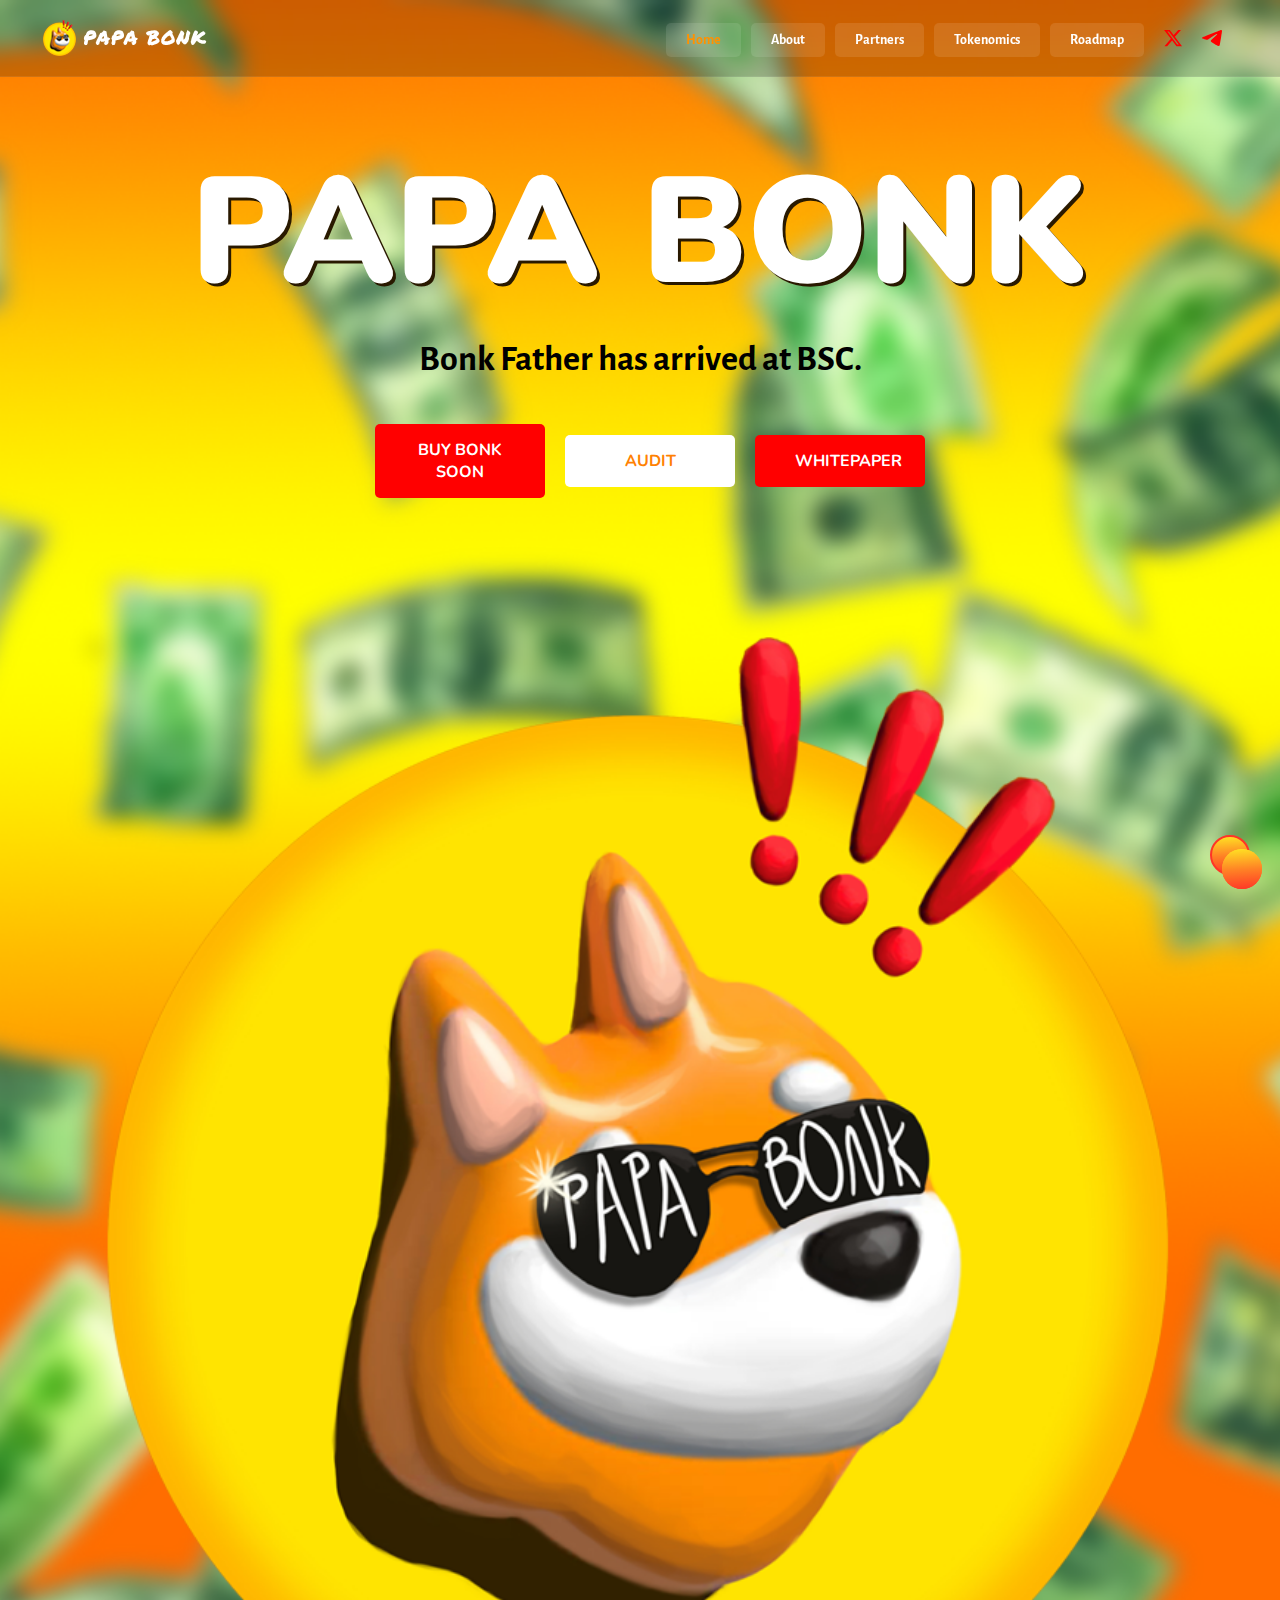
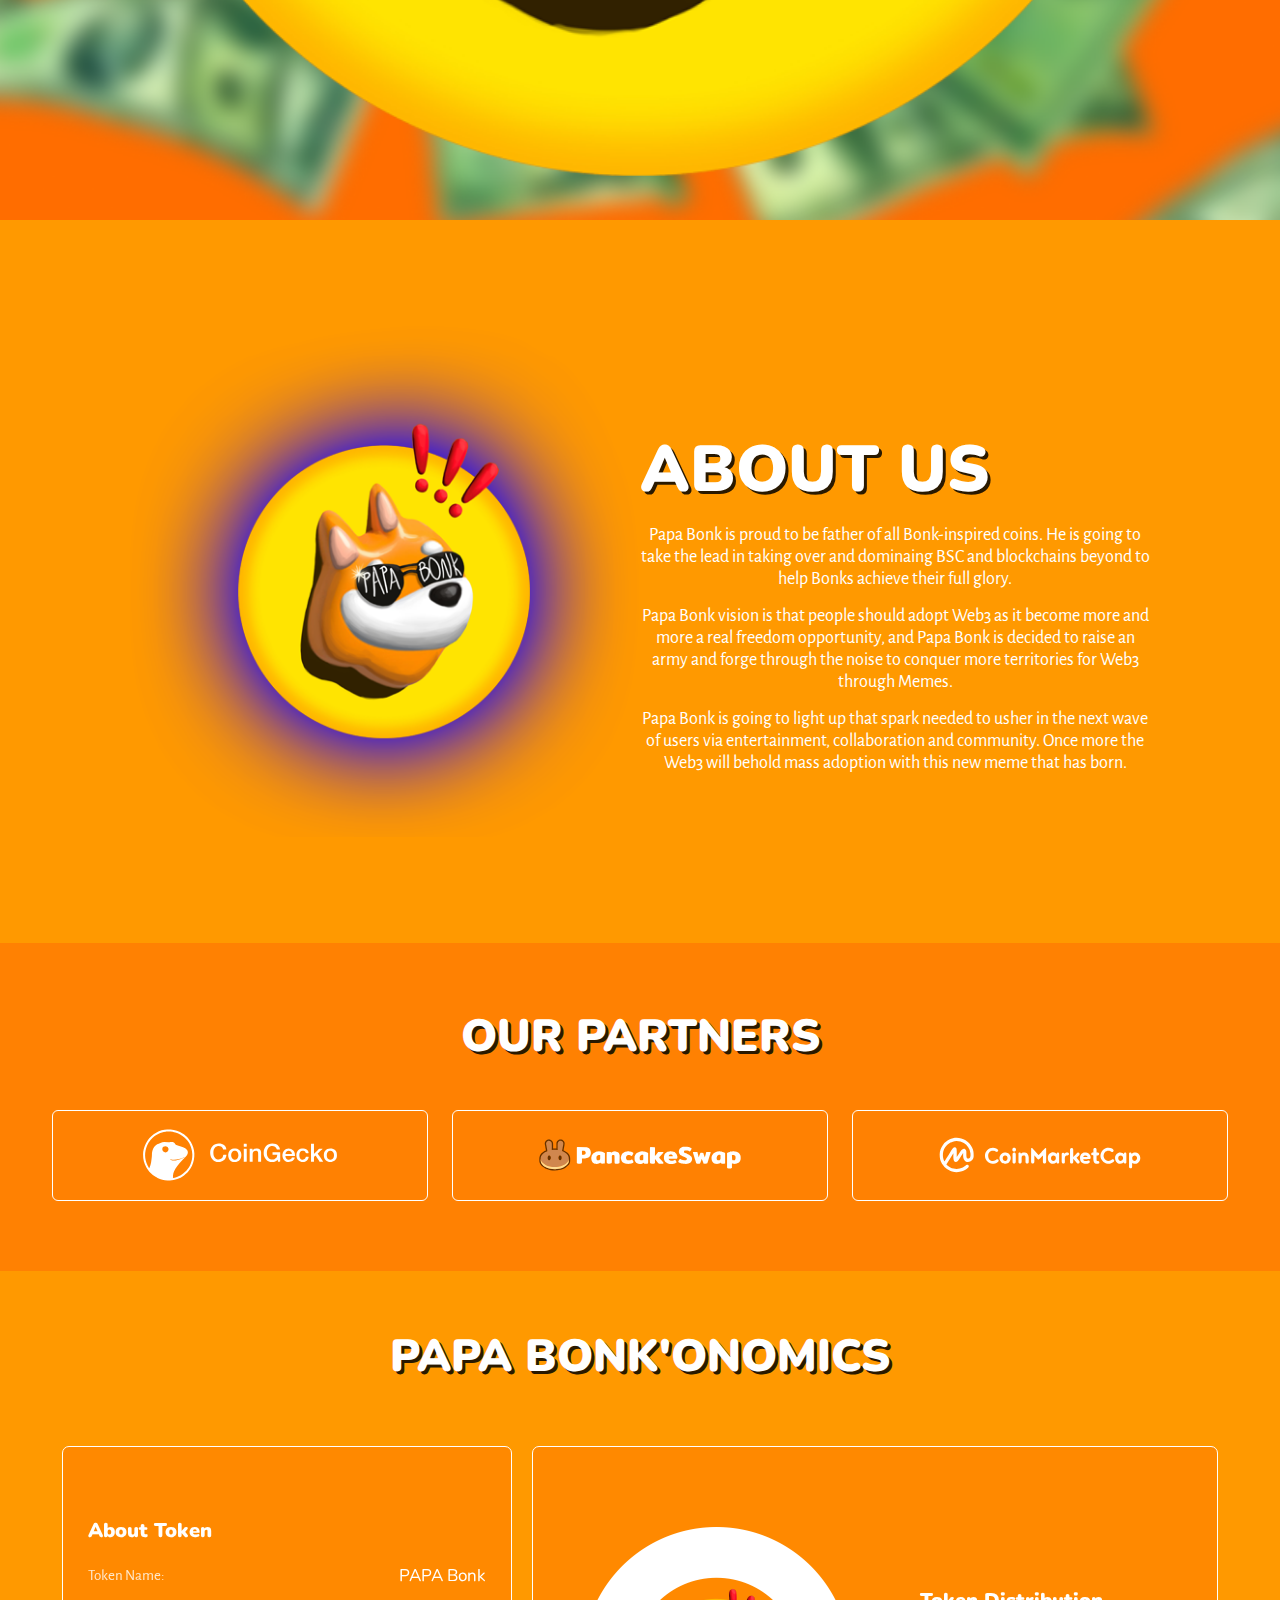
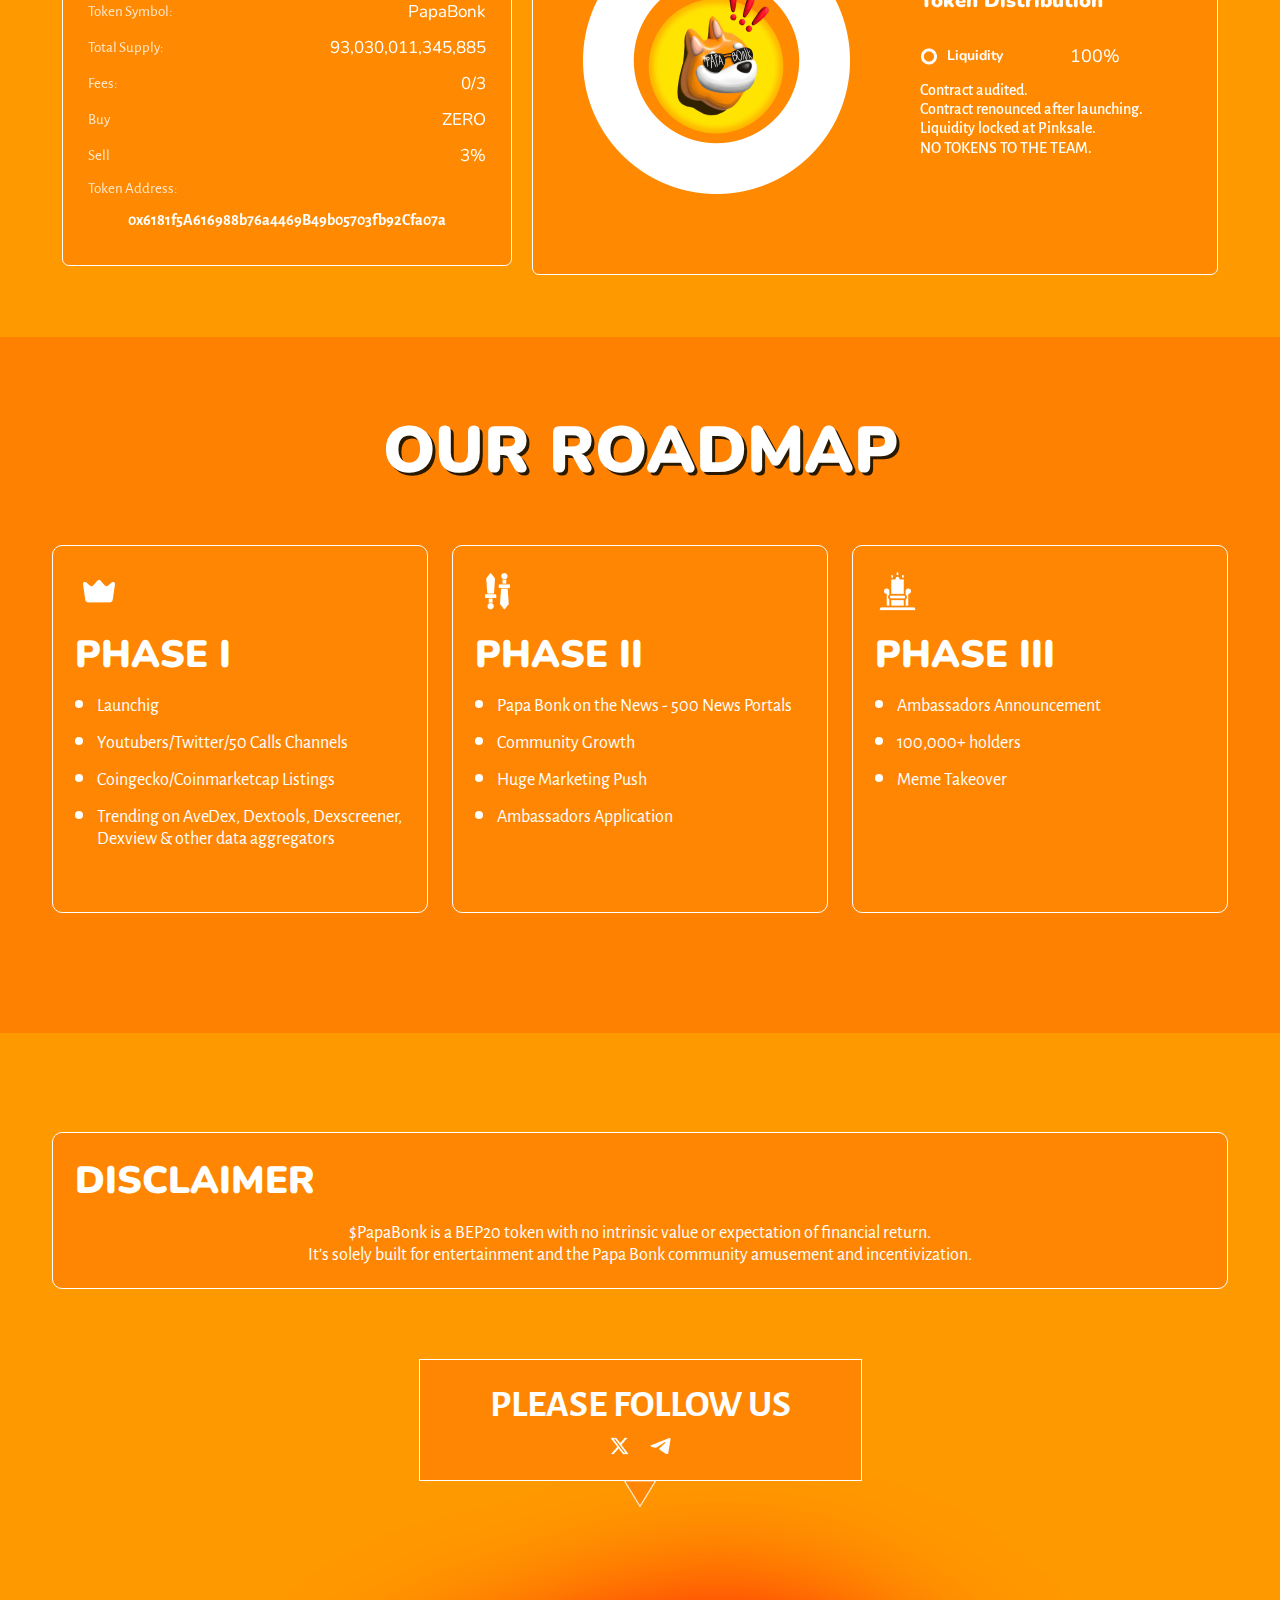
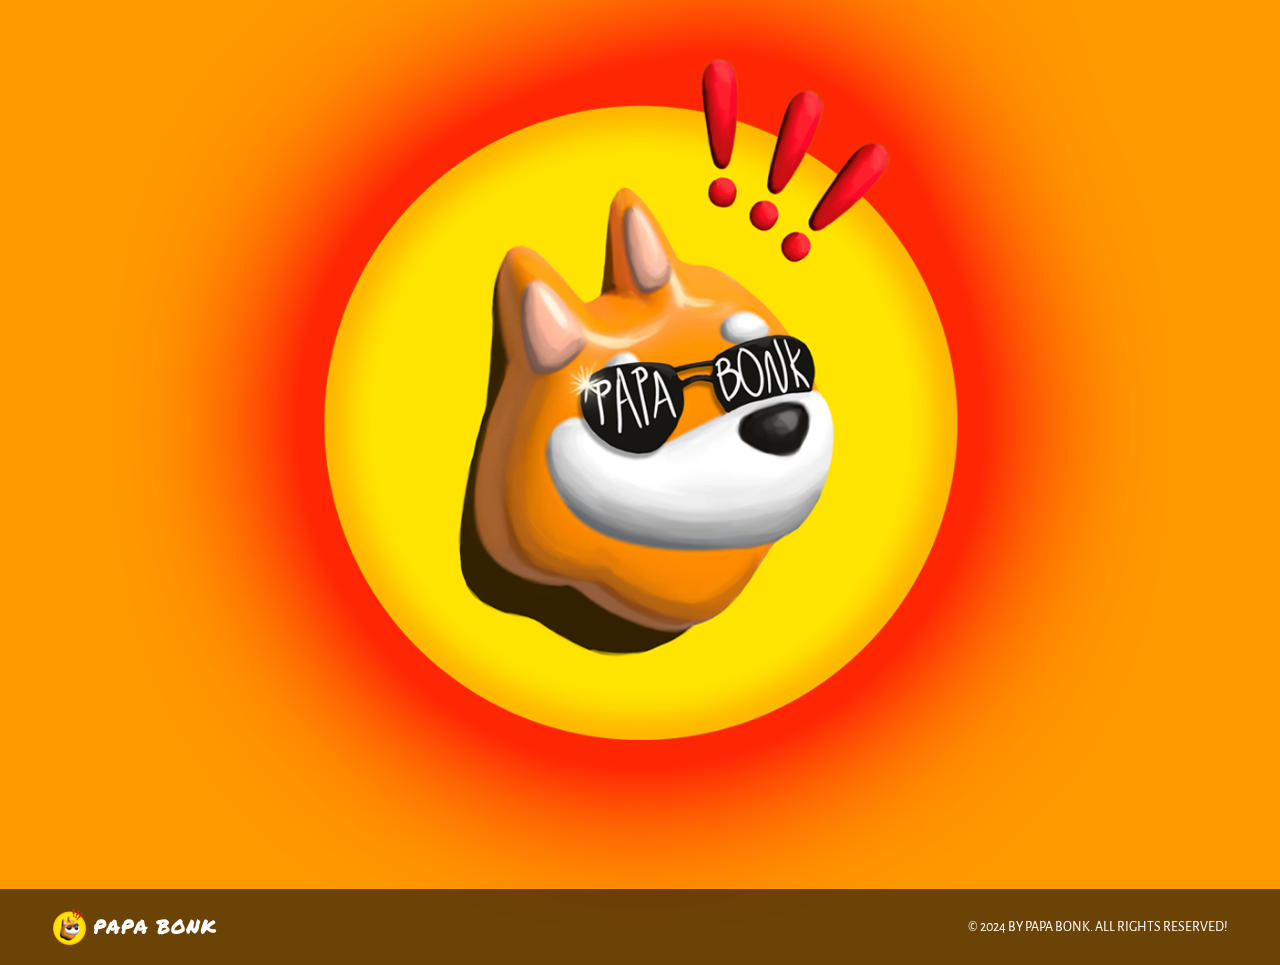
==== index.html @ 32d546bd "audit commit" ====
<!DOCTYPE html>
<html lang="en-US">
	
<head>
		<!-- Meta setup -->
		<meta charset="UTF-8">
		<meta http-equiv="X-UA-Compatible" content="IE=edge">
		<meta name="viewport" content="width=device-width, initial-scale=1, maximum-scale=1, user-scalable=0" />
		<meta name="keywords" content="">
		<meta name="decription" content="">
		
		<!-- Title -->
		<title>Papa BONK - The meme father</title>
		
		<!-- Fav Icon -->
		<link rel="icon" href="img/fav.png"/>	

		<!-- Include Bootstrap -->
		<link rel="stylesheet" href="css/bootstrap.min.css"/>

		<!-- Include aos -->
		<link href="../unpkg.com/aos%402.3.1/dist/aos.css" rel="stylesheet">
		
		<!-- Main StyleSheet -->
		<link rel="stylesheet" href="style.css"/>	

		<link rel="preconnect" href="https://fonts.googleapis.com">
	
		<link rel="preconnect" href="https://fonts.gstatic.com" crossorigin>
	
		<link href="https://fonts.googleapis.com/css2?family=Alegreya+Sans:ital,wght@0,100;0,300;0,400;0,500;0,700;0,800;0,900;1,100;1,300;1,400;1,500;1,700;1,800;1,900&family=Nunito:ital,wght@0,200..1000;1,200..1000&display=swap" rel="stylesheet">
	
		<!-- Responsive CSS -->
		<link rel="stylesheet" href="css/responsive.css"/>	
		
	</head>
	<body>

		<!--[if lte IE 9]>
            <p class="browserupgrade">You are using an <strong>outdated</strong> browser. Please <a href="https://browsehappy.com/">upgrade your browser</a> to improve your experience and security.</p>
        <![endif]-->

		<!-- nav area start -->
		<header>
			<div class="container ">
				<nav>
					<div class="menu-logo">
						<a href="#" class="logo"><img src="img/logo.png" alt="logo"></a>
					</div>
					<div class="menu-item d-flex">
						<ul class="d-flex">
                            <li><a href="#" data-scroll="#home">Home</a></li>
                            <li><a href="#about" data-scroll="#about">About</a></li>
                            <li><a href="#Partners" data-scroll="#Partners">Partners</a></li>
                            <li><a href="#Tokenomics" data-scroll="#Tokenomics">Tokenomics</a></li>
                            <li><a href="#Roadmap" data-scroll="#Roadmap">Roadmap</a></li>
                        </ul>
						<div class="s-icon">
							<a href="https://twitter.com/ThePapaBonk" target="_blank"><img src="img/x.svg" class="img-fluid" alt=""></a>
							<a href="https://t.me/papabonk" target="_blank"><img src="img/telegram.svg" class="img-fluid" alt=""></a>
						</div>
					</div>
					
					<div class="menu-bar">
						<div class="menu-bar-wraper">
							<div class="s-icon mobile-icon-ss">
								<ul>
									<li><a href="https://twitter.com/ThePapaBonk"  target="_blank"><img src="img/x.svg" class="img-fluid" alt=""></a>
										<a href="https://t.me/papabonk"  target="_blank"><img src="img/telegram.svg" class="img-fluid" alt=""></a></li>
								</ul>
							</div>
							<a data-bs-toggle="offcanvas" href="#offcanvasExample" role="button" aria-controls="offcanvasExample">
								<i class="fa fa-bars" aria-hidden="true"></i>
							 </a>
						</div>
					</div>
				</nav>
			</div>
		</header>

		<!-- nev area start -->

		  <!-- offcanvas-area-start -->
		  <div class="offcanvas offcanvas-start" tabindex="-1" id="offcanvasExample" aria-labelledby="offcanvasExampleLabel">
            <div class="offcanvas-header">
                <h5 class="offcanvas-title" id="offcanvasExampleLabel"><a href="index-2.html"><img src="img/logo.png" class="img-fluid" alt="logo"></a></h5>
                <a class="clloss-x" data-bs-dismiss="offcanvas" aria-label="Close"><i class="fa-solid fa-x"></i></a>
            </div>
            <div class="offcanvas-body">
                <div class="mobile-menu-item">
                    <ul>
						<li><a href="#" class="m-active">Home</a></li>
						<li><a href="#about">About</a></li>
						<li><a href="#Partners">Partners</a></li>
						<li><a href="#Tokenomics">Tokenomics</a></li>
						<li><a href="#Roadmap">Roadmap</a></li>
                    </ul>
                </div>
            </div>
        </div>
        <!-- offcanvas-area-end -->

		<!-- hero-area-start -->
		<section class="hero-area overflow-hidden" id="home">
			<div class="container">
				<div class="hero-title text-center">
					<h2 data-aos="fade-up">PAPA BONK</h2>
					<sub data-aos="fade-up">Bonk Father has arrived at BSC.</sub><br><br><br>
					<ul data-aos="fade-up text-center menu-item d-flex">
						<li><a href="https://pancakeswap.finance" target="_blank">BUY BONK SOON</a></li>
						<li><a href="https://blocksafu.com/audit/0x6181f5A616988b76a4469B49b05703fb92Cfa07a"  target="_blank" class="s2ndss">Audit</a></li>
						<li><a href="pdf/WHITEPAPER.pdf"  target="_blank" class="s2ndss">Whitepaper</a></li>
						<!--<li><a href="https://app.analytixaudit.com/king-bonk" class="s2ndss">audit</a></li>-->
					</ul>
				</div>
			</div>
			
		</section>
		<!-- hero-area-end -->

		<!-- about area start -->
		<section class="about-area overflow-hidden" id="about">
			<div class="container">
				<div class="max-abouts">
					<div class="row g-0">
						<div class="col-md-6 col-lg-6">
							<div data-aos="fade-right" class="about-left">
								<img src="img/about.png" class="img-fluid" alt="">
							</div>
						</div>
						<div class="col-md-6 col-lg-6">
							<div class="about-right">
								<h2 data-aos="fade-up">About US</h2>
								<p data-aos="fade-up">Papa Bonk is proud to be father of all Bonk-inspired coins. He is going to take the lead in taking over and dominaing BSC and blockchains beyond to help Bonks achieve their full glory.</p>
								<p data-aos="fade-up">Papa Bonk vision is that people should adopt Web3 as it become more and more a real freedom opportunity, and Papa Bonk is decided to raise an army and forge through the noise to conquer more territories for Web3 through Memes.</p>
								<p data-aos="fade-up">Papa Bonk is going to light up that spark needed to usher in the next wave of users via entertainment, collaboration and community. Once more the Web3 will behold mass adoption with this new meme that has born.</p>
								
							</div>
						</div>
					</div>
				</div>
				
			</div>
		</section>
		<!-- about area end -->

		<!-- our partners area start  -->
		<section class="partners-area overflow-hidden" id="Partners">
			<div class="container">
				<div class="partners-title">
					<h2 data-aos="zoom-in">Our Partners</h2>
				</div>
				<div class="row">
					<div class="col-md-4 col-lg-4">
						<div data-aos="zoom-in-up" class="partners-items">
							<a href="#"><img src="img/gecko.svg" class="img-fluid" alt=""></a>
						</div>
					</div>
					<div class="col-md-4 col-lg-4">
						<div data-aos="zoom-in-up" class="partners-items">
							<a href="#"><img src="img/pancake.svg" class="img-fluid" alt=""></a>
						</div>
					</div>
					<div class="col-md-4 col-lg-4">
						<div data-aos="zoom-in-up" class="partners-items">
							<a href="#"><img src="img/cmc.svg" class="img-fluid" alt=""></a>
						</div>
					</div>
				</div>
				<!--<div class="row mas-pra">
                   <div class="col-md-6 col-lg-6">
                        <div data-aos="zoom-in-up" class="partners-items">
							<a href="#"><img src="img/pink.svg" class="img-fluid" alt=""></a>
						</div>
                    </div>
                    <div class="col-md-6 col-lg-6">
						<div data-aos="zoom-in-up" class="partners-items">
							<a href="#"><img src="img/pink.svg" class="img-fluid" alt=""></a>
						</div>
                    </div>-->
                </div>
			</div>
		</section>
		<!-- our partners area end -->

		<!-- Tokenomics area end  -->
		<section class="tokenomics-area overflow-hidden" id="Tokenomics">
            <div class="container">
                <div class="tokenomic-title">
                    <h2 data-aos="fade-up" class="aos-init aos-animate">PAPA Bonk'onomics</h2>
                </div>
                <div class="cs-row">
                    <div class="custom-col-1s">
                        <div class="token-left aos-init aos-animate" data-aos="fade-right">
                            <div class="token-left-item">
                                <h2>About Token</h2>
                                <ul>
                                    <li>Token Name:</li>
                                    <li>PAPA Bonk</li>
                                </ul>
                                <ul>
                                    <li>Token Symbol:</li>
                                    <li>PapaBonk</li>
                                </ul>
                                <ul>
                                    <li>Total Supply:</li>
                                    <li>93,030,011,345,885</li>
                                </ul>
								<ul>
                                    <li>Fees:</li>
                                    <li>0/3</li>
                                </ul>
								<ul>
                                    <li>Buy</li>
                                    <li>ZERO</li>
                                </ul>
                                <ul>
                                    <li>Sell</li>
                                    <li>3%</li>
                                </ul>
                                <ul>
                                    <li>Token Address:</li>
                                    <li></li>
                                </ul>
                                <p>0x6181f5A616988b76a4469B49b05703fb92Cfa07a</p>
                                
                            </div>
                        </div>
                    </div>
                    <div class="custom-col-2s">
                        <div class="token-right aos-init aos-animate" data-aos="fade-left">
                            <div class="token-right-ll">
                                <img src="img/cr.png" class="img-fluid" alt="">
                            </div>
                            <div class="token-right-rr">
                                <h2>Token Distribution</h2>
                                <ul>
                                    <li><img src="img/cr1.png" alt="">Liquidity</li>
                                    <li>100%</li>
                                </ul>
								<H6>Contract audited.<br>Contract renounced after launching.<br>Liquidity locked at Pinksale.<br>NO TOKENS TO THE TEAM.</H6>
                                <ul>
                                    <!--<li><img src="img/cr2.png" alt="">Cex Listing</li>
                                    <li>5%</li>-->
                                </ul>
                            </div>
                        </div>
                    </div>
                </div>
            </div>
        </section>
		<!-- Tokenomics area end  -->

		<!-- Our Roadmap start -->
		<section class="our-roadmap-area overflow-hidden" id="Roadmap">
			<div class="container">
				<div class="roadmap-title">
					<h2 data-aos="fade-up">Our Roadmap</h2>
				</div>
				<div class="row">
					<div class="col-md-6 col-lg-4">
						<div data-aos="fade-right" class="roadmap-item aos-init aos-animate">
							<img src="img/crown.png" alt="">
							<h3>Phase I</h3>
							<ul>
								<!--<li>Presale</li>-->
								<li>Launchig</li>
								<li>Youtubers/Twitter/50 Calls Channels</li>
								<li>Coingecko/Coinmarketcap Listings</li>
								<li>Trending on AveDex, Dextools, Dexscreener, Dexview & other data aggregators</li>
								<!--<li>Listing on Major Exchanges</li>-->
							</ul>
						</div>
					</div>
					<div class="col-md-6 col-lg-4">
						<div data-aos="fade-up" class="roadmap-item aos-init aos-animate">
							<img src="img/sword.png" alt="">
							<h3>Phase II</h3>
							<ul>
								<li>Papa Bonk on the News - 500 News Portals</li>
								<li>Community Growth</li>
								<li>Huge Marketing Push</li>
								<li>Ambassadors Application</li>
							</ul>
						</div>
					</div>
					<div class="col-md-6 col-lg-4">
						<div data-aos="fade-left" class="roadmap-item aos-init aos-animate">
							<img src="img/throne.png" alt="">
							<h3>Phase III</h3>
							<ul>
								<li>Ambassadors Announcement</li>
								<li>100,000+ holders</li>
								<li>Meme Takeover</li>
							</ul>
						</div>
					</div>
				</div>
			</div>
		</section>
		<!-- Our Roadmap end -->

		<!-- Our featured start -->
		<section class="our-featured-area overflow-hidden" id="Roadmap">
			<div class="container">
				<div class="disclaimer-wrapper" data-aos="zoom-in">
					<h2>Disclaimer </h2>
					<p>$PapaBonk is a BEP20 token with no intrinsic value or expectation of financial return.<br>It’s solely built for entertainment and the Papa Bonk community amusement and incentivization.</p>
				</div>
				<div class="footer-social-inner text-center" data-aos="fade-up">
					<span><img src="img/pb.png" alt=""></span>
						<h2><strong>Please follow us</strong></h2>
						<ul>
							<li><a href="https://twitter.com/ThePapaBonk" target="_blank"><img src="img/x.png" alt=""></a></li>
							<li><a href="https://t.me/papabonk" target="_blank"><img src="img/t.png" alt=""></a></li>
						</ul>
				</div>
				<div class="btm-king-img" data-aos="fade-up">
					<img src="img/btm-king.png" class="img-fluid" alt="">
				</div>
			</div>
		</section>
		<!-- featured end -->

		<!-- footer start -->
		<footer>
			<div class="container">
				<div class="footer-wrapper">
					<a href="#"><img src="img/logo.png" alt=""></a>
					<p>© 2024 by Papa Bonk. All rights reserved!</p>
				</div>
			</div>
		</footer>
		<!-- footer  end-->
		
			
		<!-- Main jQuery -->
		<script src="js/jquery-3.6.0.min.js"></script>		

		<!-- Bootstrap Js -->
		<script src="js/bootstrap.bundle.min.js"></script>

	   <!-- aos Js -->
	   <script src="js/aos.min.js"></script>

		<script>
			$(document).ready(function() {
				$( window ).scroll(function() {
					var height = $(window).scrollTop();
					if(height >= 100) {
						$('header').addClass('fixed-menu');
					} else {
						$('header').removeClass('fixed-menu');
					}
				});
			});
		</script>

		<!-- smartscroll Js -->
		<script src="js/smartscroll.js"></script>
		<script>
			(function ($) {
				"use strict";
				// all parameters are optional
				smartScroll.init({
					speed: 700, // default 500
					addActive: false, // default true
					activeClass: "active", // default active
					offset: 80 // default 100
				}, function () {
					console.log("callback");
				});
			})(jQuery);
		</script>
		
		<!-- Fontawesome Script -->
		<script src="../kit.fontawesome.com/e7f2043049.js"></script>
		
		<!-- Custom jQuery -->
		<script src="js/scripts.js"></script>
		
		<!-- Scroll-Top button -->
		<a href="#" class="scrolltotop" style="display: inline;">
			<i class="fa-solid fa-arrow-up" aria-hidden="true"></i>
			<span class="pluse"></span>
			<span class="pluse2"></span>
		</a>
		
	</body>

</html>
---- style.css ----
@import url('https://fonts.googleapis.com/css2?family=Alegreya+Sans:ital,wght@0,100;0,300;0,400;0,500;0,700;0,800;0,900;1,100;1,300;1,400;1,500;1,700;1,800;1,900&family=Nunito:ital,wght@0,200..1000;1,200..1000&display=swap');
body {
    font-family: 'Alegreya Sans', sans-serif;
    font-size: 18px;
    font-weight: 400;
    background: #000000;
    color: #fff;
}

a,
button {
    -o-transition: all .2s ease;
    transition: all .2s ease;
    -webkit-transition: all .2s ease;
    -moz-transition: all .2s ease;
}

a,
a:hover {
    text-decoration: none;
}

ul {
    list-style-type: none;
    padding: 0;
    margin: 0;
    font-family: 'Nunito', sans-serif;
    font-size: 18px;
    font-weight: 400;
    text-align: center;
    color: #ffff;
}

p {
    font-family: 'Alegreya Sans', sans-serif;
    font-size: 30px;
    text-align: center;
    font-weight: 400;
    color: #fff;
    margin-bottom: 0;
}
sub {
    font-family: 'Alegreya Sans', sans-serif;
    font-size: 36px;
    font-weight: 700;
    text-align: center;
    color: #000000;
}rgb(0, 0, 0)

h1,
h2,
h3,
h4,
h5,
h6 {
    margin-bottom: 0;
}

label {
    margin-bottom: 0;
}


.scrolltotop {
    width: 40px;
    height: 40px;
    line-height: 40px;
    border-radius: 50%;
    background: rgb(255,228,35);
    background: linear-gradient(176deg, rgba(255,228,35,1) 0%, rgba(255,130,37,1) 51%, rgba(255,53,39,1) 100%); 
    text-align: center; 
    font-size: 22px;
    color: #ffffff;
    position: fixed;
    right: 30px;
    bottom: 25px;
    display: none;
    animation: lab_top_up 5s linear infinite;
    -webkit-transition: all 0.3s ease;
    -moz-transition: all 0.3s ease;
    transition: all 0.3s ease;
    border: 2px solid #FF3527;
    z-index: 1;    
}

.scrolltotop i {
    color: #ffff;
}

@keyframes lab_top_up {
    0% {
        transform: translateY(-15px);
    }
    50% {
        transform: translateY(0px);
    }
    100% {
        transform: translateY(-15px);
    }
}

.pluse,
.pluse2 {
    position: relative;
    top: 10px;
    left: -8px;
    z-index: -1;
}

.pluse::before,
.pluse2::before {
  width: 40px;
  height: 40px;
}

.pluse::after,
.pluse::before,
.pluse2::after,
.pluse2::before {
    background: rgb(255,228,35);
    background: linear-gradient(176deg, rgba(255,228,35,1) 0%, rgba(255,130,37,1) 51%, rgba(255,53,39,1) 100%); 
  border-radius: 50%;
  left: 50%;
  top: 50%;
  display: block;
  content: '';
  position: absolute;
  top: 2px;
  left: 0;
}

.pluse::after,
.pluse2::after {
  width: 30px;
  height: 30px;
  background: transparent;
  margin-left: -15px;
  margin-top: -15px;
}

.pluse::before {
    -webkit-animation: pluse_animate 2.5s infinite linear;
    animation: pluse_animate 2.5s infinite linear;
}

.pluse2::before {
  -webkit-animation: pluse_animate 3s infinite linear;
  animation: pluse_animate 3s infinite linear; 
}

@keyframes pluse_animate {
    0% {
        opacity: 1;
        -webkit-transform: translate(-50%, -50%) scale(0.3);
        transform: translate(-50%, -50%) scale(0.3);
    }
    100% {
        opacity: 0;
        -webkit-transform: translate(-50%, -50%) scale(2);
        transform: translate(-50%, -50%) scale(2);
    }
}


/*==== nev area start===== */

header {
    padding: 20px 30px;
    border-bottom: 1px solid rgba(255, 255, 255, 0.07); background: rgba(0, 0, 0, 0.20);
    backdrop-filter: blur(3px); 
    position: fixed;
    max-width: 100%;
    width: 100%;
    left: 0;
    right: 0;
    z-index: 9999;
}

header .container{
    max-width: 100% !important;
}
nav {
    display: -webkit-box;
    display: -ms-flexbox;
    display: flex;
    -webkit-box-pack: justify;
        -ms-flex-pack: justify;
            justify-content: space-between;
    -webkit-box-align: center;
        -ms-flex-align: center;
            align-items: center;
            
}

.logo {
    max-width: 300px;
    display: inline-block;
    margin-right: 50px;
}

.menu-item {
    display: -webkit-box;
    display: -ms-flexbox;
    display: flex;
    -webkit-box-align: center;
        -ms-flex-align: center;
            align-items: center;
}
.s-icon{
    margin-left: 20px;
}
.s-icon a {
    display: inline-block;
    margin-right: 16px;
    -webkit-transition: .2s;
    -o-transition: .2s;
    transition: .2s;
}

.s-icon a:hover {
    -webkit-transform: scale(1.2);
        -ms-transform: scale(1.2);
            transform: scale(1.2);
}

.menu-item ul li a {
    color: #fff;
    font-family: 'Alegreya Sans', sans-serif;
    font-size: 14px;
    font-style: normal;
    font-weight: 700;
    line-height: normal;
    padding: 10px 20px;
    border-radius: 5px;
    background: rgba(255, 255, 255, 0.10);
    margin-left: 10px;
    text-transform: capitalize;
}

.menu-item ul li a:hover {
    color: rgb(255, 0, 0); 
}

.active a{
    color: rgb(255, 145, 0) !important; 
}


/* .active a{
    color: red !important;
} */

.menu-bar {
    display: none;
}

.menu-bar a {
    font-size: 30px;
    color: #FF0000;
    cursor: pointer;
}

.mobile-icon-ss {
    display: none;
}

/*==== nev area end===== */

/*==== sticky-nev start=== */

.fixed-menu {

    background: rgba(0, 0, 0, 0.767); 
    position: fixed;
    top: 0;
    -webkit-animation: slide-down 0.5s !important;
            animation: slide-down 0.5s !important;
    left: 0;
    right: 0;
    -webkit-box-shadow: 4px -86px 103px rgba(0, 0, 0, 0.9);
            box-shadow: 4px -86px 103px rgba(0, 0, 0, 0.9);
    z-index: 250;
    -webkit-transition: .10s;
    -o-transition: .10s;
    transition: .10s;
}

.fixed-menu .menu-bar a {
    color: #FF0000 !important;
}

@-webkit-keyframes slide-down {
    0% {
        -webkit-transform: translateY(-100%);
                transform: translateY(-100%);
    }
    100% {
        -webkit-transform: translateY(0);
                transform: translateY(0);
    }
}

@keyframes slide-down {
    0% {
        -webkit-transform: translateY(-100%);
                transform: translateY(-100%);
    }
    100% {
        -webkit-transform: translateY(0);
                transform: translateY(0);
    }
}

@-webkit-keyframes slide {
    0% {
        opacity: 0;
        -webkit-transform: translateY(50%);
                transform: translateY(50%);
    }
    100% {
        opacity: 1;
        -webkit-transform: translateY(0);
                transform: translateY(0);
    }
}

@keyframes slide {
    0% {
        opacity: 0;
        -webkit-transform: translateY(50%);
                transform: translateY(50%);
    }
    100% {
        opacity: 1;
        -webkit-transform: translateY(0);
                transform: translateY(0);
    }
}

/*==== sticky-nev end=== */

/* ====offcanvas manu start===== */

.offcanvas-header {
    background-color: #0f0f0f;
    border-bottom: 1px solid #FF0000;
}

.offcanvas-header h5 img {
    max-width: 100px;
}

.offcanvas-body {
    background-color: #000000;
    padding: 0px !important;
}

.clloss-x {
    font-size: 25px;
    cursor: pointer;
    color: #FF0000;
}

.clloss-x:hover {
    color: #FF0000;
}

.offcanvas-start {
    top: 0;
    left: 0;
    width: 340px;
    z-index: 11111111111111;
}

.mobile-menu-item ul li a {
    font-size: 16px;
    font-weight: 600;
    color: #fff;
    -webkit-transition: .2s;
    -o-transition: .2s;
    transition: .2s;
    padding: 15px 20px;
    display: block;
    transition: .2s;
    text-transform: uppercase;
}

.mobile-menu-item ul li a:hover {
    color: #FF0000;
    background-color: #0f0f0f;
    
}

.m-active {
    color: #FF0000 !important;
    background-color: #0f0f0f;
}

.mobile-menu-item ul li a i {
    font-size: 20px;
    margin-right: 15px;
}

/* ====offcanvas manu end===== */
/* =====hero-area-start===== */

.hero-area {
    background-image: url(img/hero-bg.png);
    background-repeat: no-repeat;
    background-size: cover;
    background-position: bottom center;
    height: 1820px;
    padding: 20px 0 0px 0;
}

.hero-title h2 {
    color: #FFF;
    text-align: center;
    text-shadow: 3px 3px 0px #291900;
    font-family: 'Nunito';
    font-size: 150px;
    font-style: normal;
    font-weight: 900;
    line-height: normal;
    text-transform: uppercase;
    margin-top: 110px;
}



.hero-title p{
    color: #FFF;
    text-align: center;
    text-shadow: 3px 3px 0px #000;
    font-family: 'Alegreya Sans';
    font-size: 30px;
    font-style: normal;
    font-weight: 400;
    line-height: 100%; /* 30px */
    text-transform: uppercase;
    margin-bottom: 30px;
 
}

.hero-title ul {
    
    font-family: 'Nunito', sans-serif;
    font-size: 18px;
    font-weight: 400;
    text-align: center;
    color: #ffff;
    text-align: center;
    display: -webkit-box;
    display: -ms-flexbox;
    display: flex;
    -webkit-box-align: center;
        -ms-flex-align: center;
            align-items: center;
    -webkit-box-pack: center;
        -ms-flex-pack: center;
            justify-content: center;
}

.hero-title ul li a {
    color: #FF8102;
    font-family: 'Nunito', sans-serif;
    font-size: 16px;
    font-style: normal;
    font-weight: 700;
    line-height: normal;
    text-align: center;
    text-transform: uppercase;;
    display: inline-block;
    padding: 15px 40px;
    border-radius: 5px;
    -webkit-transition: .3s;
    -o-transition: .3s;
    transition: .3s;
    margin-bottom: 30px;
    margin-left: 20px;
    width: 170px; 
    background-color: #fff;
}
.hero-title ul li:first-of-type a{
    background-color: #F00; 
    color: #fff;
}

.hero-title ul li:last-of-type a{
    background-color: #F00; 
    color: #fff;
}


.hero-title ul li:last-of-type a{
    text-transform: uppercase;
}

/* about area start */

.about-area {
    padding: 106px  0px;
    background: #F90;
}

.max-abouts {
    max-width: 1021px;
    margin: auto;
}



.about-right h2 {
    color: #FFF;
    text-shadow: 3px 3px 0px #291900;
    font-family: 'Nunito';
    font-size: 65px;
    font-style: normal;
    font-weight: 900;
    line-height: 105%; /* 68.25px */
    text-transform: uppercase;
    margin-bottom: 20px;
    margin-top: 110px;
}

.about-right p {
    color: #FFF;
    font-size: 18px;
    font-style: normal;
    font-weight: 400;
    line-height: normal;
    margin-bottom: 15px;
}

/* ======our partners area start====== */

.partners-area{
    padding: 70px 0 50px;
    background: #FF8102;
}

.partners-title h2{
    color: #FFF;
    text-align: center;
    text-shadow: 3px 3px 0px #291900;
    font-family: 'Nunito';
    font-size: 45px;
    font-style: normal;
    font-weight: 900;
    line-height: 105%; /* 47.25px */
    text-transform: uppercase;
    margin-bottom: 50px;
}

.partners-items a{
    display: block;
    text-align: center;
    border-radius: 6px;
    border: 1px solid #FFF;
    background: #FF8102;
    padding: 16px 45px;
    margin-bottom: 20px;
    height: 91px;
    display: -webkit-box;
    display: -ms-flexbox;
    display: flex;
    -webkit-box-pack: center;
        -ms-flex-pack: center;
            justify-content: center;
    -webkit-box-align: center;
        -ms-flex-align: center;
            align-items: center;
}
.mas-pra
{
  max-width: 750px;
  margin: auto;
}

.copy-notification {
    color: #ffffff;
    background-color: rgba(0,0,0,0.8);
    padding: 20px;
    border-radius: 30px;
    position: fixed;
    top: 50%;
    left: 50%;
    width: 150px;
    margin-top: -30px;
    margin-left: -85px;
    display: none;
    text-align:center;
}


/* Tokenomics area start */

.tokenomics-area {
    padding: 62px 0px;
    background: #F90;
}

.tokenomic-title h2 {
    color: #FFF;
    text-align: center;
    text-shadow: 3px 3px 0px #291900;
    font-family: 'Nunito';
    font-size: 45px;
    font-style: normal;
    font-weight: 900;
    line-height: 105%; /* 47.25px */
    text-transform: uppercase; 
     margin-bottom: 66px;
}

.token-left-item{
    padding: 70px 25px 35px 25px;
    border-radius: 7px;
    border: 1px solid #FFF;
    background: rgba(255, 0, 0, 0.10);
    backdrop-filter: blur(2px);
}
.token-left-item h2{
    color: #FFF;
    font-family: 'Nunito';
    font-size: 20px;
    font-style: normal;
    font-weight: 900;
    line-height: normal;
    text-transform: capitalize;
    margin-bottom: 20px;
}
.token-left-item ul {
    display: flex;
    justify-content: space-between;
    align-items: center;
}
.token-left-item ul li{
    margin-bottom: 13px;
}
.token-left-item ul li:first-of-type{
    color: rgba(255, 255, 255, 0.80);
    font-family: 'Alegreya Sans';
    font-size: 15px;
    font-style: normal;
    font-weight: 400;
    line-height: 120%; /* 16.8px */
}
.token-left-item ul li:last-of-type{
    color: #FFF;
    font-size: 17px;
    font-style: normal;
    font-weight: 400;
    line-height: normal;
    text-transform: capitalize;
}
.token-left-item p{
    color: #FFF;
    font-family: 'Alegreya Sans';
    font-size: 16px;
    font-style: normal;
    font-weight: 700;
    line-height: normal;
    text-transform: capitalize;
 
}

/* token-right */
.token-right{

    border-radius: 7px;
    border: 1px solid #FFF;
    background: rgba(255, 0, 0, 0.10);
    backdrop-filter: blur(2px);
    padding: 80px 40px 80px 50px;
    display: flex;
}

.token-right h2{
    color: #FFF;
    font-family: 'Nunito';
    font-size: 20px;
    font-style: normal;
    font-weight: 900;
    line-height: normal;
    text-transform: capitalize;
    margin-bottom: 30px;
  
    margin-top: 60px;
}
.token-right ul {
    display: flex;
    justify-content: space-between;
    align-items: center;
    width: 200px;
}
.token-right ul li{
    margin-bottom: 13px;
    display: flex;
    align-items: center;
}
.token-right ul li img{
    display: inline-block;
    margin-right: 10px;
}
.token-right ul li:first-of-type{
    color: #FFF;

    font-size: 14px;
    font-style: normal;
    font-weight: 700;
    line-height: 120%; /* 16.8px */
}
.token-right ul li:last-of-type{
    color: #FFF;
    font-size: 18px;
    font-style: normal;
    font-weight: 400;
    text-align: left;
    line-height: normal;
    text-transform: capitalize;
}
.token-right-rr{
    margin-left: 70px;
}

/* =========Our Roadmap start ======== */

.our-roadmap-area {
    padding: 80px 0;
    background: #FF8102;
    /* position: relative; */
}

.roadmap-title h2 {
    color: #FFF;
    text-align: center;
    text-shadow: 3px 3px 0px #291900;
    font-family: 'Nunito';
    font-size: 65px;
    font-style: normal;
    font-weight: 900;
    line-height: 105%; /* 68.25px */
    text-transform: uppercase;
    text-align: center;
    margin-bottom: 60px;
}

.roadmap-item {
    padding: 22px;
    border-radius: 10px;
    border: 1px solid #FFF;
    background: #FF8602;
    background-image: url(img/mask.png);
    background-size: cover;
    background-repeat: no-repeat;
    background-position: top right;
    min-height: 368px;
    margin-bottom: 40px;
}

.roadmap-item img {
    display: inline-block;
    margin-bottom: 15px;
}

.roadmap-item h3 {
    color: #FFF;
    font-family: 'Nunito';
    font-size: 38px;
    font-style: normal;
    font-weight: 900;
    line-height: normal;
    text-transform: uppercase;
    margin-bottom: 15px;
}

.roadmap-item ul li {
    color: #fff;
    font-family: 'Alegreya Sans';
    font-size: 18px;
    font-style: normal;
    font-weight: 400;
    text-align: left;
    line-height: normal;
    margin-bottom: 15px;
    position: relative;
    margin-left: 22px;
}

.roadmap-item ul li::before {
    content: "";
    width: 8px;
    height: 8px;
    background: #fff;
    display: block;
    border-radius: 50%;
    position: absolute;
    left: -22px;
    top: 5px;
}


/* ====featured area======== */



.our-featured-area {
    padding: 9px 0 0 0;
    background: #F90;
    /* position: relative; */
}



.disclaimer-wrapper{
    padding: 22px;
    border-radius: 10px;
    border: 1px solid #FFF;
    background: #FF8602;
    margin-top: 90px;
    margin-bottom: 90px;
   
}
.disclaimer-wrapper h2{
    color: #FFF;
    font-family: 'Nunito';
    font-size: 38px;
    font-style: normal;
    font-weight: 900;
    line-height: normal;
    text-transform: uppercase;
    margin-bottom: 16px;
}
.disclaimer-wrapper p{
    color: #FFF;
    font-family: 'Alegreya Sans';
    font-size: 18px;
    font-style: normal;
    font-weight: 400;
    line-height: normal;
}


.btm-king-img{
    text-align: center !important;
    margin-left: 50px;
     width: 100%;
            height: 100%; /* Mantém a proporção da imagem */
            max-width: 100%; /* Garante que a imagem não ultrapasse o tamanho do contêiner */
            display: block; /* Remove espaços em branco ao redor da imagem */
            margin: 0 auto; /* Centraliza a imagem no contêiner */
}

.footer-social-inner{
    border: 1px solid #FFF;
    background: #FF8602;
    padding: 22px;
    max-width: 443px;
    margin:-20px auto;
    position: relative;
    /* position: absolute; */
    /* bottom: 0px;
    left: 50%;
    transform: translate(-50%,-50%); */
}


.footer-social-inner span{
    position: absolute;
    bottom:-41px;
    left: 50%;
    transform: translate(-50%,-50%);
}

.footer-social-inner h2{
    color: #FFF;
    font-family: 'Alegreya Sans', sans-serif !important;
    font-size: 38px;
    font-style: normal;
    font-weight: 400;
    line-height: normal;
    text-transform: uppercase;
    margin-bottom: 3px;
}

.footer-social-inner ul{
    display: flex;
    align-items: center;
    justify-content: center;
}
.footer-social-inner ul li  a{
    display: inline-block;
    padding: 0 10px;
    transition: .2s;
}

.footer-social-inner ul li  a:hover{
    transform: scale(1.2);
}

body{
    position: relative;
}
footer {
    padding: 20px 0;
    background: rgba(10, 10, 10, 0.60);
    backdrop-filter: blur(12px);
    position: absolute;
    /* top:100%; */
    bottom: 0px;
    left: 0px;
    width: 100%;
}

.footer-wrapper {
    display: -webkit-box;
    display: -ms-flexbox;
    display: flex;
    -webkit-box-align: center;
        -ms-flex-align: center;
            align-items: center;
    -webkit-box-pack: justify;
        -ms-flex-pack: justify;
            justify-content: space-between;
}

.footer-wrapper p {
    color: #FFF;

    font-size: 14px;
    font-style: normal;
    font-weight: 400;
    line-height: normal;
    text-transform: uppercase;
}
 html, body{
    scroll-behavior: smooth;
 }

/* end all the css  */
.cs-row {
    display: flex;
 
 }

 .custom-col-1s{
    width: 40%;
    padding-left: 10px;
    padding-right: 10px;
 }
 .custom-col-2s{
    width: 60%;
    padding-left: 10px;
    padding-right: 10px;
 }



/* =======end all the css design======== */
---- css/responsive.css ----
/*
====================================
Medium Screen - Others
====================================
*/
@media screen and (min-width: 1700px) and (max-width: 2000px) {
    .hero-area {
        background-repeat: no-repeat;
        background-position:bottom top center;
        height: 1650px;
        background-size: cover;
       
      }
}
@media screen and (min-width: 992px) and (max-width: 1200px) {}

/*
====================================
Small Screen - Tablate
====================================
*/

@media screen and (min-width: 768px) and (max-width: 991px) {

    .menu-logo {
        display: block !important;
    }
    .menu-bar {
        display: block;
    }
    .menu-item {
        display: none !important;
    }
    .s-icon{
        display: none;
    }
    .mobile-icon-ss {
        margin-top: -5px;
        margin-right: 5px;
        display: block !important;
    }
    .mobile-icon-ss ul li {
        display: flex;
    }   .mobile-icon-ss ul li a{
        margin-right: 8px;
    }
    .menu-bar-wraper {
        display: flex;
        align-items: center;
    }

    .hero-area {
        background-repeat: no-repeat;
        background-position: bottom center;
        background-size: cover;
        height: 850px;
        padding: 20px 0 0px 0;
    }
    .hero-title h4 {
        color: #FFF;
        font-size: 31px;
        margin-bottom: 7px;
        margin-top: 120px;
    }
    .hero-title h2 {
        font-size: 59px;
    }
    .hero-title h3 {
        font-size: 23px;
        margin-bottom: 24px;
    }
    .hero-title ul li a {
        margin-bottom: 24px;
    }
    /* =========== */
    .hero-title ul{
        flex-wrap: wrap;
    }
    .hero-title ul li {
        width: 50%;
        padding-left: 5px;
        padding-right: 5px;
    }

    .hero-title ul li a {
        color: #000;
        font-size: 16px;
        font-style: normal;
        font-weight: 700;
        line-height: normal;
        text-transform: uppercase;
        display: inline-block;
        padding: 13px  0px;
        border-radius: 5px;
        transition: .3s;
        margin-bottom: 10px;
        margin-left: 0px;
        width: 100%;
        display: block;
    }

    .hero-title ul li:first-of-type a{
        width: 100%;
    }
    .about-area {
        padding: 43px 0;
    }
    .about-right {
        margin-top: 29px;
        text-align: center;
    }
    .about-right h2 {
        font-size: 50px;
    }
    .tokenomic-title h2 {
        color: #F90;
        font-size: 50px;
    }

    .tokenomics-area {
        padding: 50px 0 26px;
       
    }


    .tokenomics-area {
        padding: 50px 0 26px;
    
    }
    .tokenomic-title h2{
        font-size: 50px;
        color: #FFF;
    }
    .about-btn- h3
    {

      font-size: 20px;
    }


    .token-left {
        margin-bottom: 40px;
    }

    .partners-title h2 {
        font-size: 44px;
        line-height: 50px;
        margin-bottom: 40px;
    }
    .token-right {
        padding: 35px 24px;
        display: block;
    }
    .token-right-ll {
        text-align: center;
    }
    .token-right-ll img{
        width: 207px;
    }
    .token-right-rr {
        margin-left: 0px;
    }

    .token-right h2 {

        margin-bottom: 10px;
        margin-top: 30px;
    }
    .token-right ul{
        width: 100%;
    }



    .roadmap-title h2 {
        font-size: 48px;
    }
    .roadmap-title p {
        text-align: center;
        margin-bottom: 45px;
    }
    .our-roadmap-area {
        padding: 44px 0;
        background-size: cover;
        background-repeat: no-repeat;
        background-position: top center;
  
        /* position: relative; */
    }



    .roadmap-item {
        min-height: 400px;
    }
    .footer-wrapper {
        display: block;
        text-align: center;
    }
    .footer-wrapper p {
        margin-top: 10px;
    }

    .kg-img img {
        width: 250px;
    }
  

    .cs-row {
        display: block;
     
     }
    
     .custom-col-1s{
        width: 100%;
        padding-left: 10px;
        padding-right: 10px;
     }
     .custom-col-2s{
        width: 100%;
        padding-left: 10px;
        padding-right: 10px;
     }
    




}

/*
====================================
Small Screen - Mobile
====================================
*/


@media screen and (max-width: 767px) {
    header {
        padding: 20px 0px;
    }
    .menu-logo {
        display: block !important;
    }
    .menu-bar {
        display: block;
    }
    .menu-item {
        display: none !important;
    }
    .s-icon{
        display: none;
    }
    .mobile-icon-ss {
        margin-top: -5px;
        margin-right: 5px;
        display: block !important;
    }
    .mobile-icon-ss ul li {
        display: flex;
    }   .mobile-icon-ss ul li a{
        margin-right: 8px;
    }
    .menu-bar-wraper {
        display: flex;
        align-items: center;
    }
    .hero-area {
        height: 750px;
        padding: 43px  0;
        background-position:  center;
        background-size: cover;
     
    }

    .hero-title h2 {
        font-size: 45px;
        margin-top: 70px;
    }
  
    .hero-title p {
        font-size: 23px;
    }
    .hero-title ul li a {
        margin-bottom: 24px;
    }
    .about-area {
        padding: 43px 0;
    }
    .about-right {
        margin-top: 29px;
        text-align: center;
    }
    .about-right h2 {
        font-size: 40px;
        margin-top: 0px;
    }
    .tokenomic-title h2 {
        color: #F90;
        font-size: 50px;
    }

    .tokenomics-area {
        padding: 50px 0 26px;
      
    }


    .tokenomics-area {
        padding: 50px 0 26px;
    
    }
    .tokenomic-title h2{
        font-size: 40px;
        color: #fff;
    }

    .token-left-item {
        padding: 41px 14px 35px 14px;
        border-radius: 7px;
        border: 1px solid #FFF;
        background: rgba(255, 0, 0, 0.10);
        backdrop-filter: blur(2px);
    }
    .about-btn- h3
    {

      font-size: 20px;
    }


    .token-left {
        margin-bottom: 40px;
    }

    .partners-title h2 {
        font-size: 40px;
        line-height: 50px;
        margin-bottom: 40px;
    }
    .token-right {

        padding: 35px 24px;
        display: block;
    }
    .token-right-ll {
        text-align: center;
    }
    .token-right-rr {
        margin-left: 0px;
    }

    .token-right h2 {

        margin-bottom: 10px;
        margin-top: 30px;
    }
    .token-right ul{
        width: 100%;
    }



    .roadmap-title h2 {
        font-size: 40px;
    }
    .roadmap-title p {
        text-align: center;
        margin-bottom: 45px;
    }
    .our-roadmap-area {
        padding: 44px 0;
        background-size: cover;
        background-repeat: no-repeat;
        background-position: top center;
  
        /* position: relative; */
    }







    .roadmap-item {
        min-height: inherit;
    }
    .roadmap-item h3 {
        color: #FFF;
        font-family: Nunito;
        font-size: 33px;
        font-style: normal;
        font-weight: 900;
        line-height: normal;
        text-transform: uppercase;
        margin-bottom: 11px;
    }
    .disclaimer-wrapper
    {
    padding: 22px;
    margin-top: 56px;
    margin-bottom: 51px;
    }
    .disclaimer-wrapper h2
    {
      color: #FFF;
      font-family: Nunito;
      font-size: 28px;
    }

    .footer-social-inner
{
  border: 1px solid #FFF;
  background: #FF8602;
  padding: 22px;
  max-width: 305px;
  }
    .footer-social-inner h2
{
  color: #FFF;
  font-family: 'Bungee', sans-serif !important;
  font-size: 24px;
  text-align: center;
}
    .footer-wrapper {
        display: block;
        text-align: center;
    }
    .footer-wrapper p {
        margin-top: 10px;
    }

    .kg-img img {
        width: 250px;
    }
  
    .btm-king-img img
    {
      width: 100%;
      height: 100%;
    }
    footer
    {
      padding: 8px 0;
    }

/* =========== */
.hero-title ul{
    flex-wrap: wrap;
}
.hero-title ul li {
    width: 50%;
    padding-left: 5px;
    padding-right: 5px;
  }

  .hero-title ul li a {
	color: #000;
	font-size: 16px;
	font-style: normal;
	font-weight: 700;
	line-height: normal;
	text-transform: uppercase;
	display: inline-block;
	padding: 13px  0px;
	border-radius: 5px;
	transition: .3s;
	margin-bottom: 10px;
	margin-left: 0px;
	width: 100%;
	display: block;
}

.hero-title ul li:first-of-type a{
    width: 100%;
}



.cs-row {
    display: block;
 
 }

 .custom-col-1s{
    width: 100%;
    padding-left: 10px;
    padding-right: 10px;
 }
 .custom-col-2s{
    width: 100%;
    padding-left: 10px;
    padding-right: 10px;
 }




}
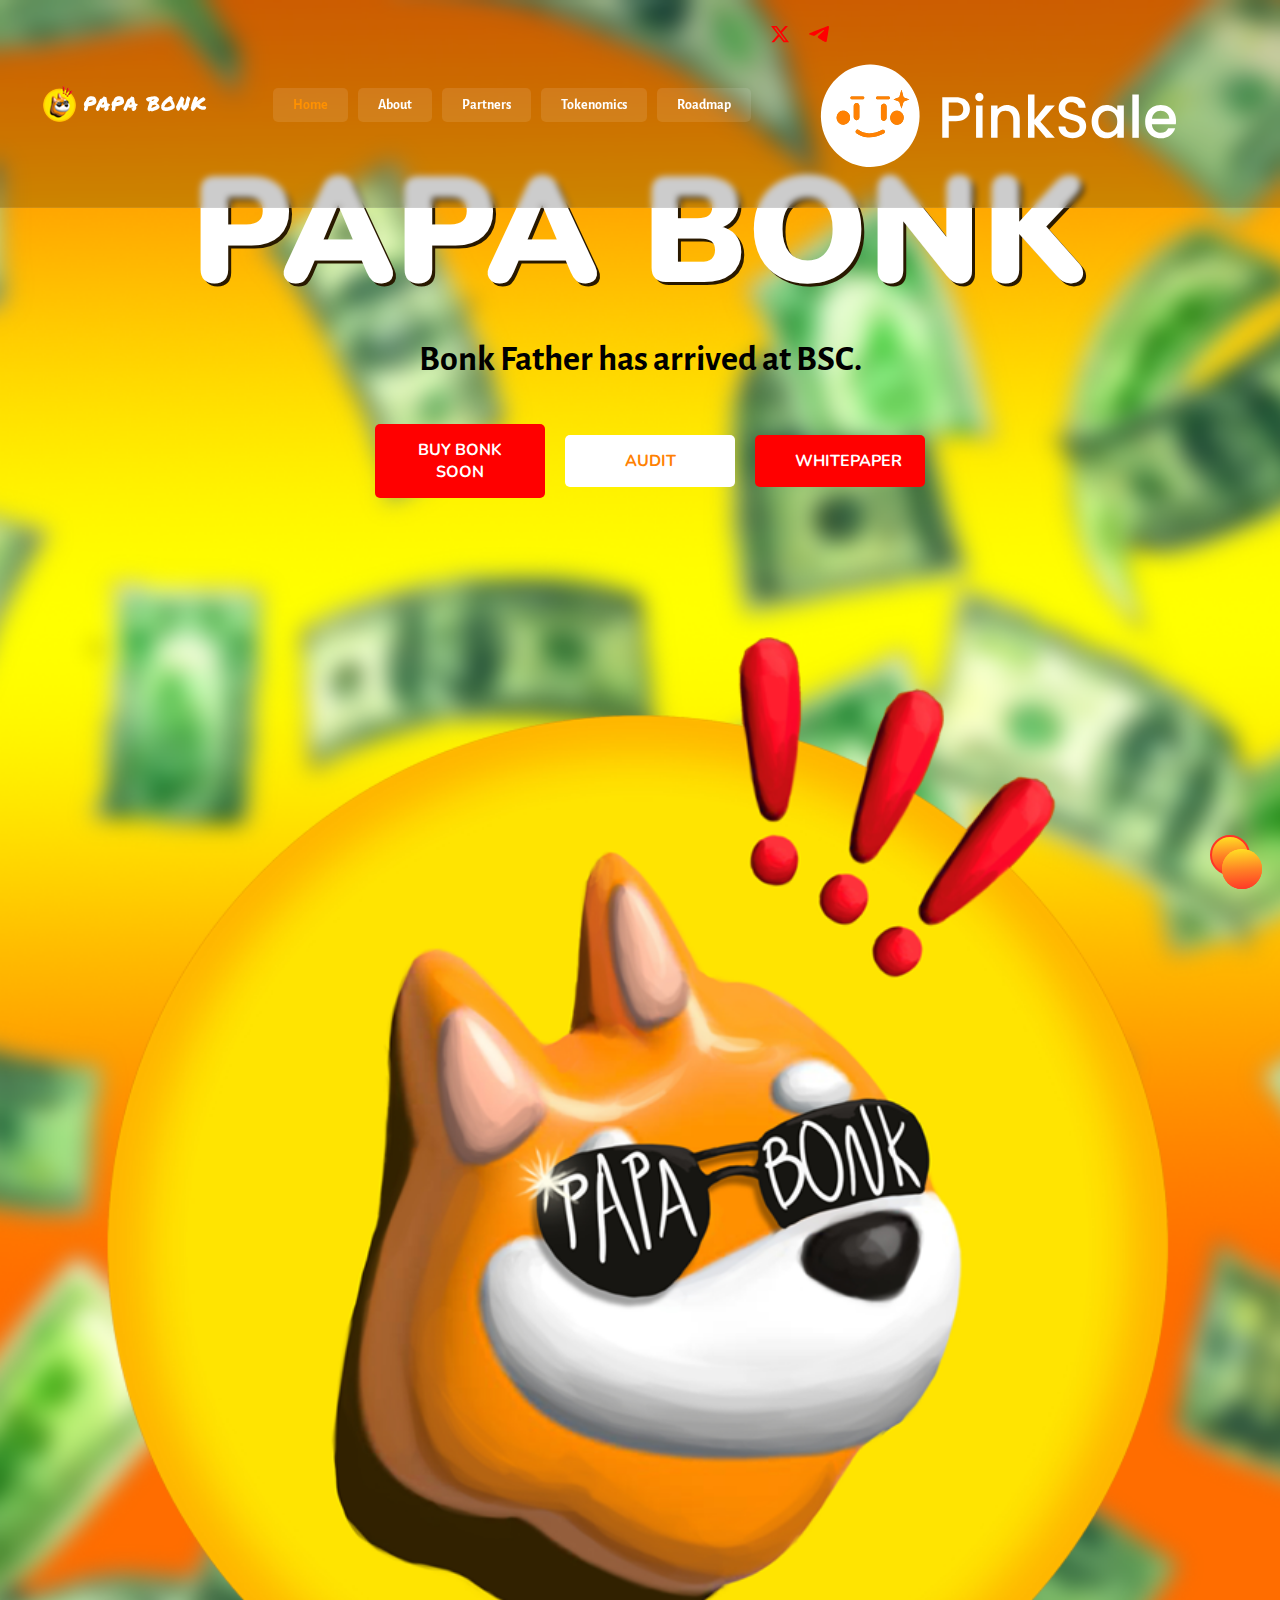
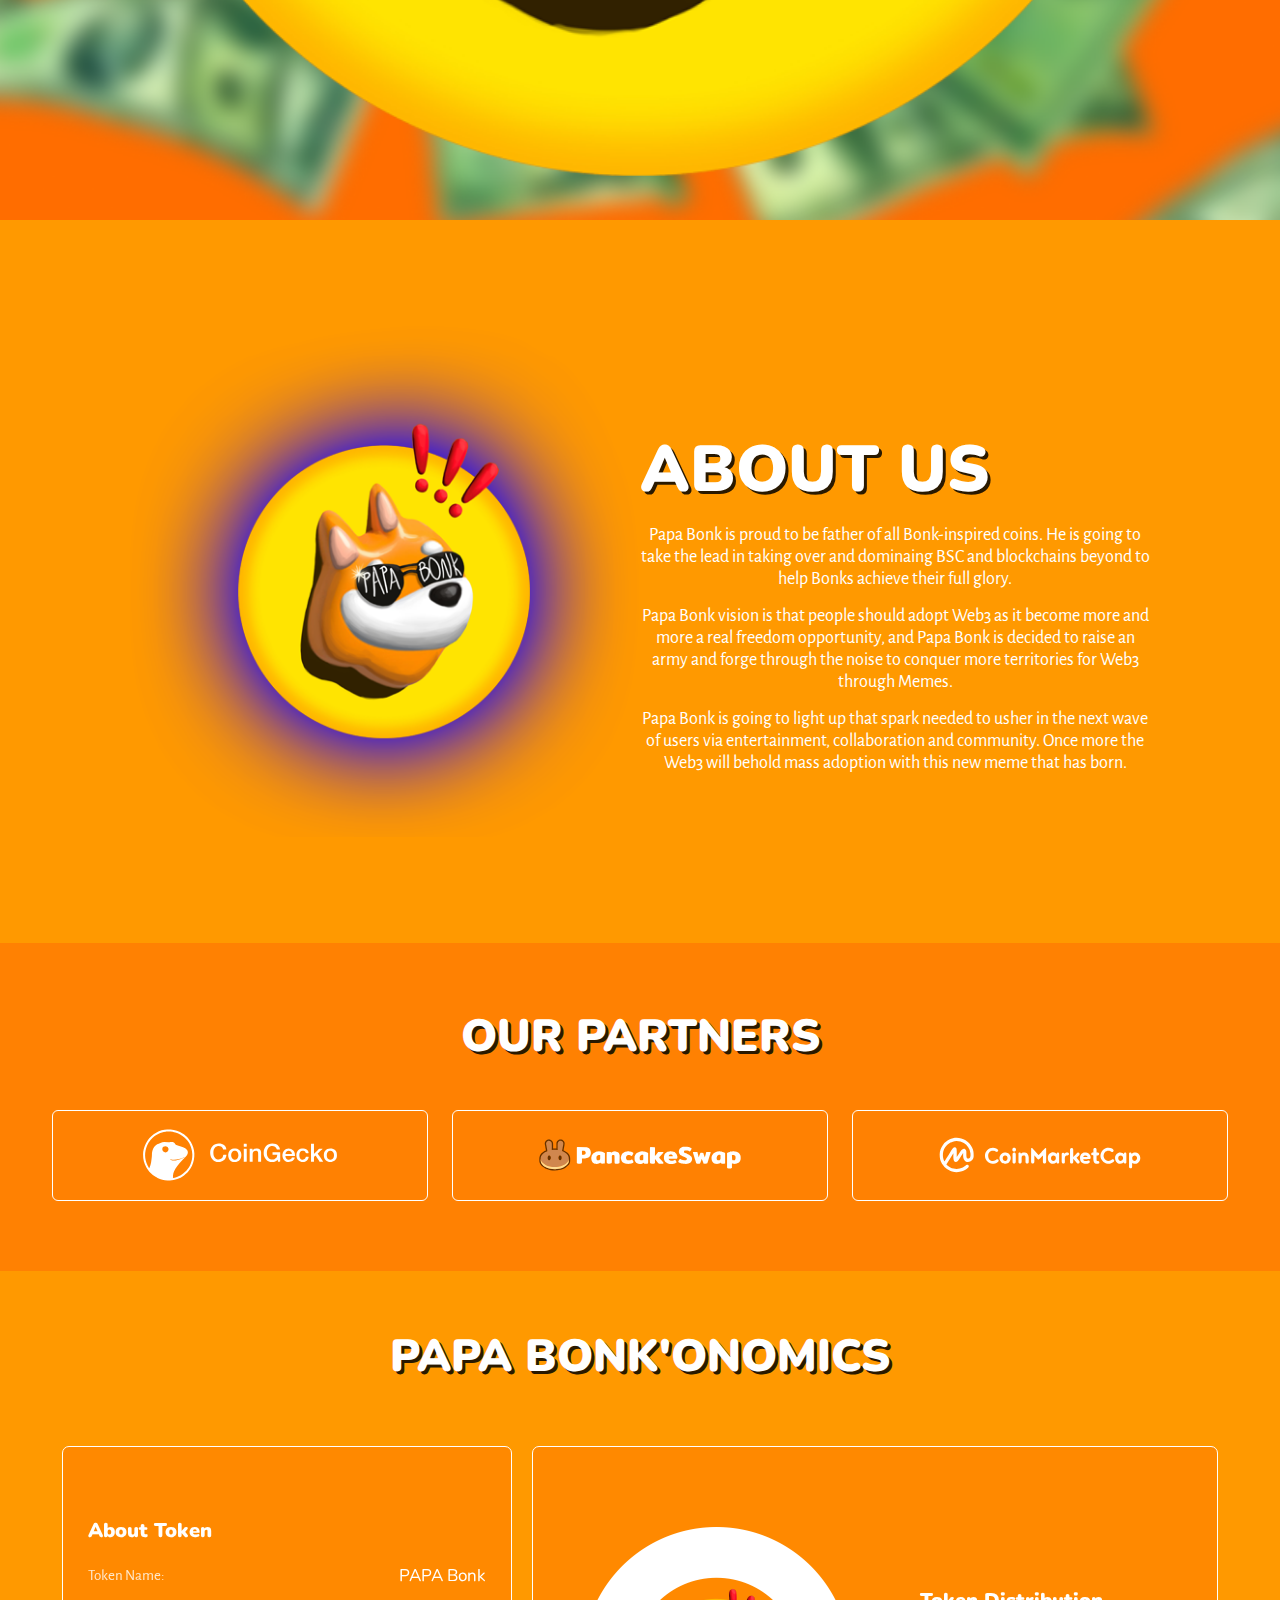
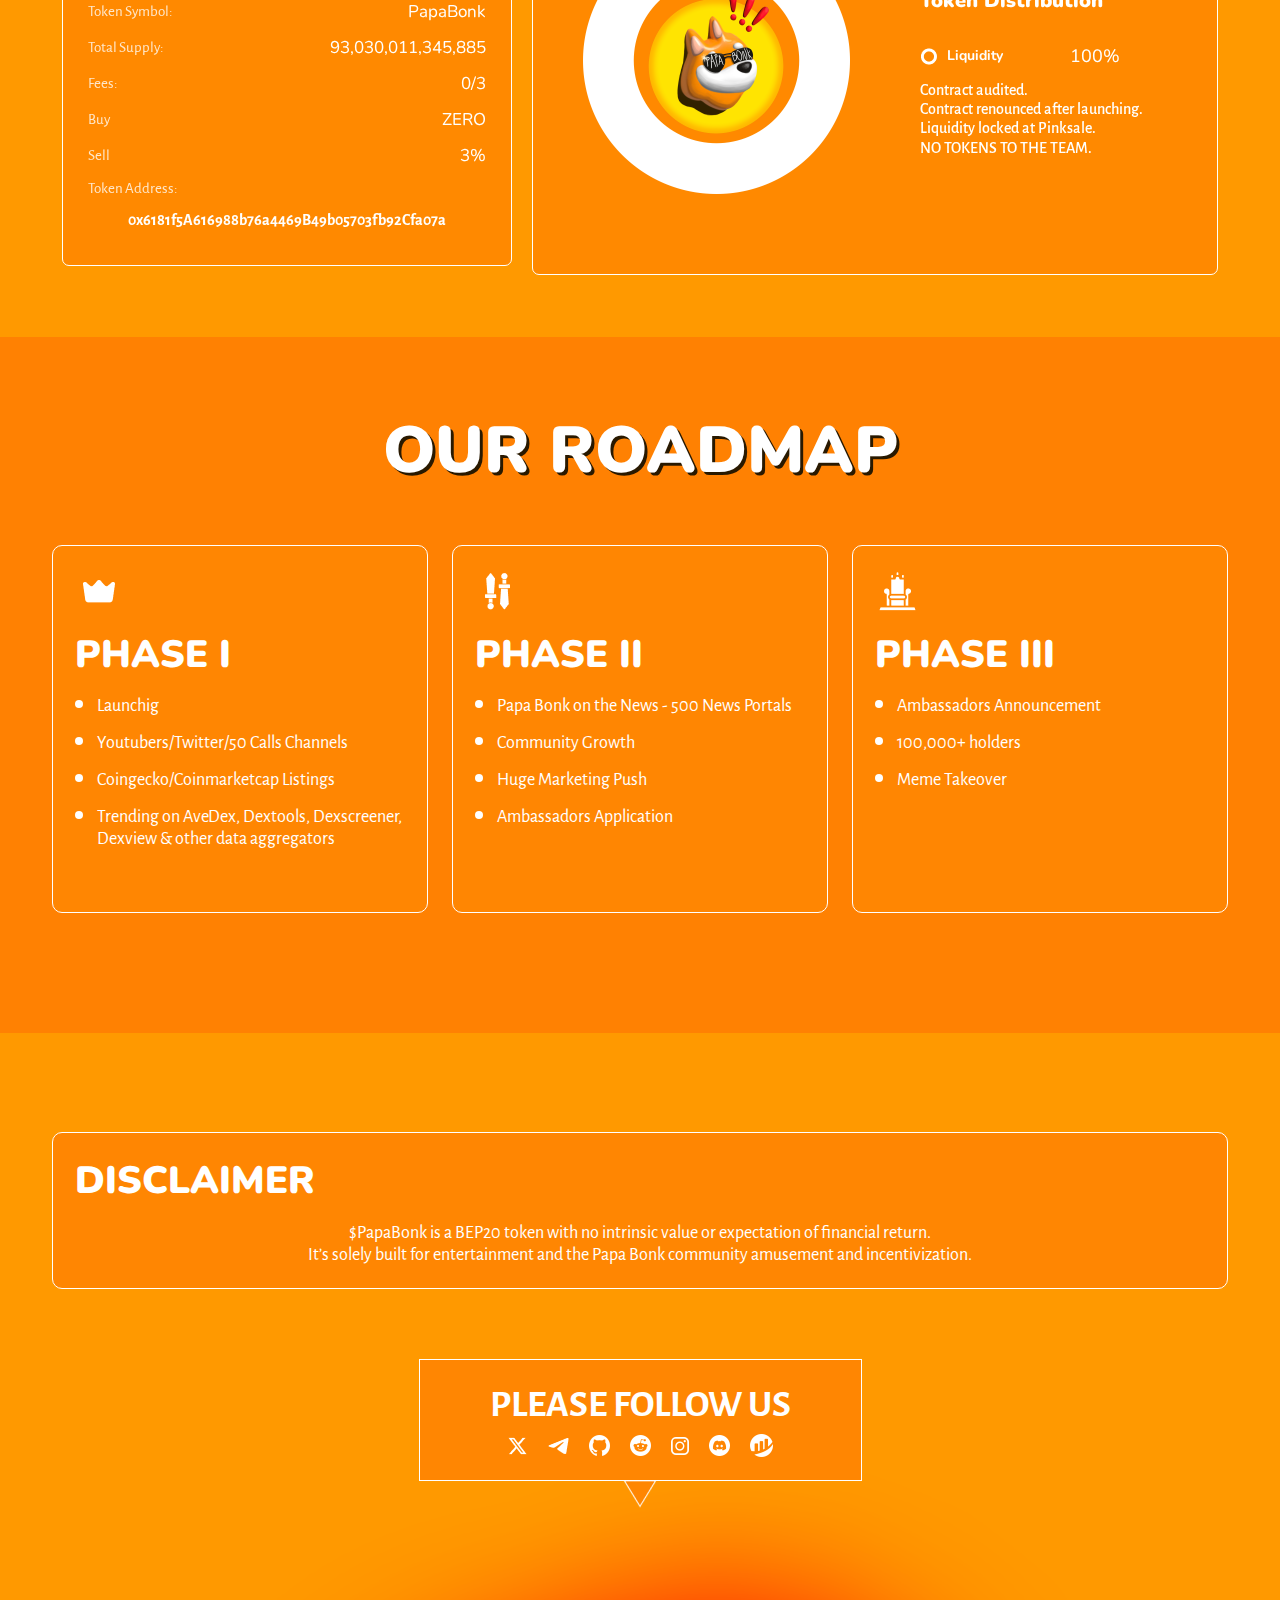
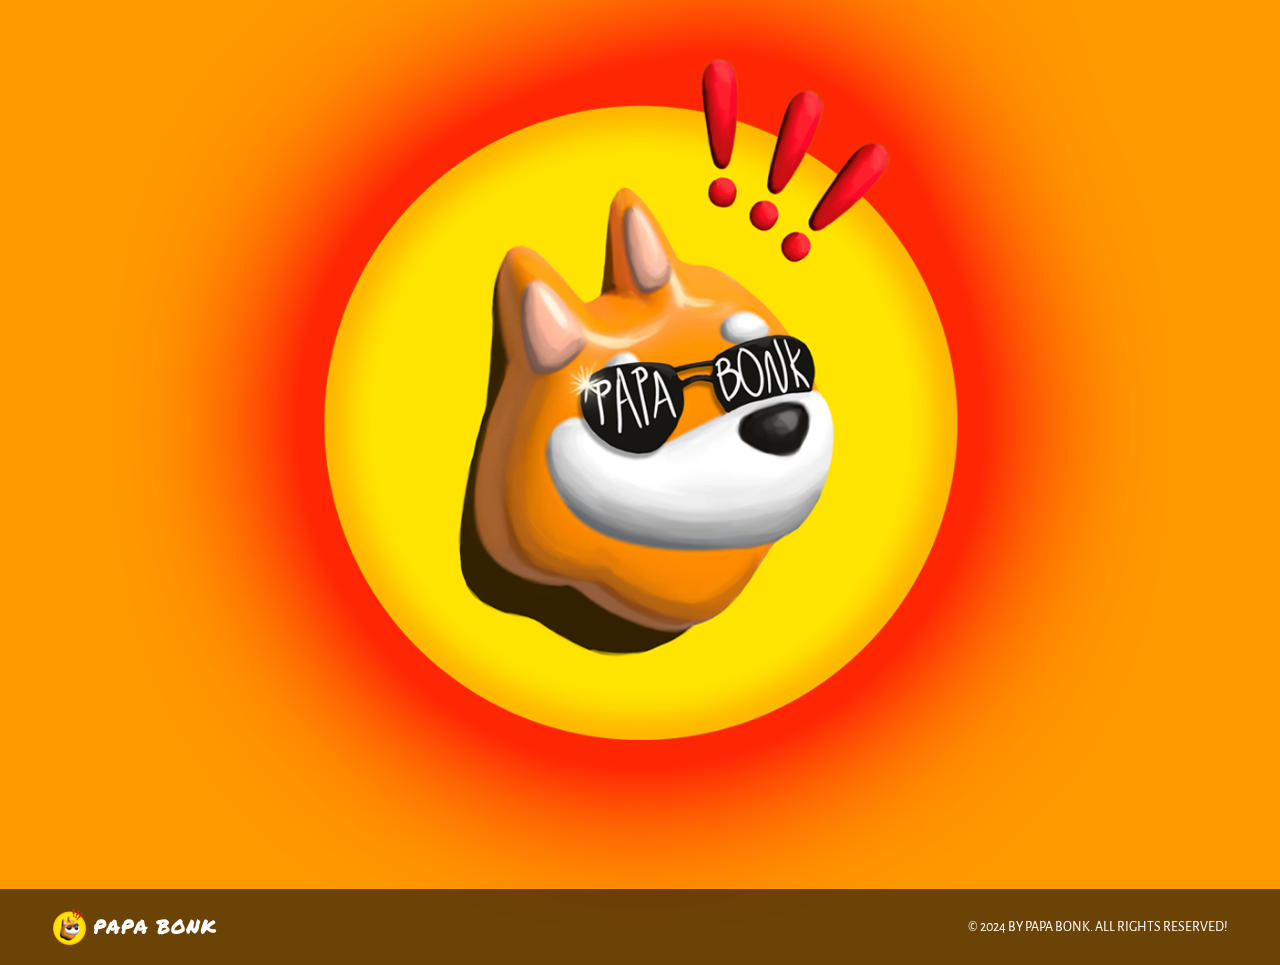
==== commit fed88c30: "index update" ====
--- a/index.html
+++ b/index.html
@@ -56,8 +56,9 @@
                             <li><a href="#Roadmap" data-scroll="#Roadmap">Roadmap</a></li>
                         </ul>
 						<div class="s-icon">
-							<a href="https://twitter.com/ThePapaBonk" target="_blank"><img src="img/x.svg" class="img-fluid" alt=""></a>
-							<a href="https://t.me/papabonk" target="_blank"><img src="img/telegram.svg" class="img-fluid" alt=""></a>
+							<a href="https://twitter.com/ThePapaBonk"  target="_blank"><img src="img/x.svg" class="img-fluid" alt=""></a>
+							<a href="https://t.me/papabonk"  target="_blank"><img src="img/telegram.svg" class="img-fluid" alt=""></a>
+							<a href="https://github.com/bonkpapa"  target="_blank"><img src="img/pinksell.svg" class="img-fluid" alt=""></a>
 						</div>
 					</div>
 					
@@ -66,7 +67,8 @@
 							<div class="s-icon mobile-icon-ss">
 								<ul>
 									<li><a href="https://twitter.com/ThePapaBonk"  target="_blank"><img src="img/x.svg" class="img-fluid" alt=""></a>
-										<a href="https://t.me/papabonk"  target="_blank"><img src="img/telegram.svg" class="img-fluid" alt=""></a></li>
+										<a href="https://t.me/papabonk"  target="_blank"><img src="img/telegram.svg" class="img-fluid" alt=""></a>
+										<a href="https://github.com/bonkpapa"  target="_blank"><img src="img/pinksell.svg" class="img-fluid" alt=""></a>
 								</ul>
 							</div>
 							<a data-bs-toggle="offcanvas" href="#offcanvasExample" role="button" aria-controls="offcanvasExample">
@@ -313,6 +315,11 @@
 						<ul>
 							<li><a href="https://twitter.com/ThePapaBonk" target="_blank"><img src="img/x.png" alt=""></a></li>
 							<li><a href="https://t.me/papabonk" target="_blank"><img src="img/t.png" alt=""></a></li>
+							<li><a href="https://github.com/bonkpapa"  target="_blank"><img src="img/git.png" class="img-fluid" alt=""></a></li>
+							<li><a href="https://www.reddit.com/user/thepapabonk/"  target="_blank"><img src="img/red.png" class="img-fluid" alt=""></a></li>
+							<li><a href="https://www.instagram.com/thepapabonk/"  target="_blank"><img src="img/ins.png" class="img-fluid" alt=""></a></li>
+							<li><a href="https://discord.com/channels/1252342855503052831/1252342857172389930"  target="_blank"><img src="img/dis.png" class="img-fluid" alt=""></a></li>
+							<li><a href="https://bscscan.com/token/0x6181f5a616988b76a4469b49b05703fb92cfa07a"  target="_blank"><img src="img/bsc.png" class="img-fluid" alt=""></a></li>
 						</ul>
 				</div>
 				<div class="btm-king-img" data-aos="fade-up">
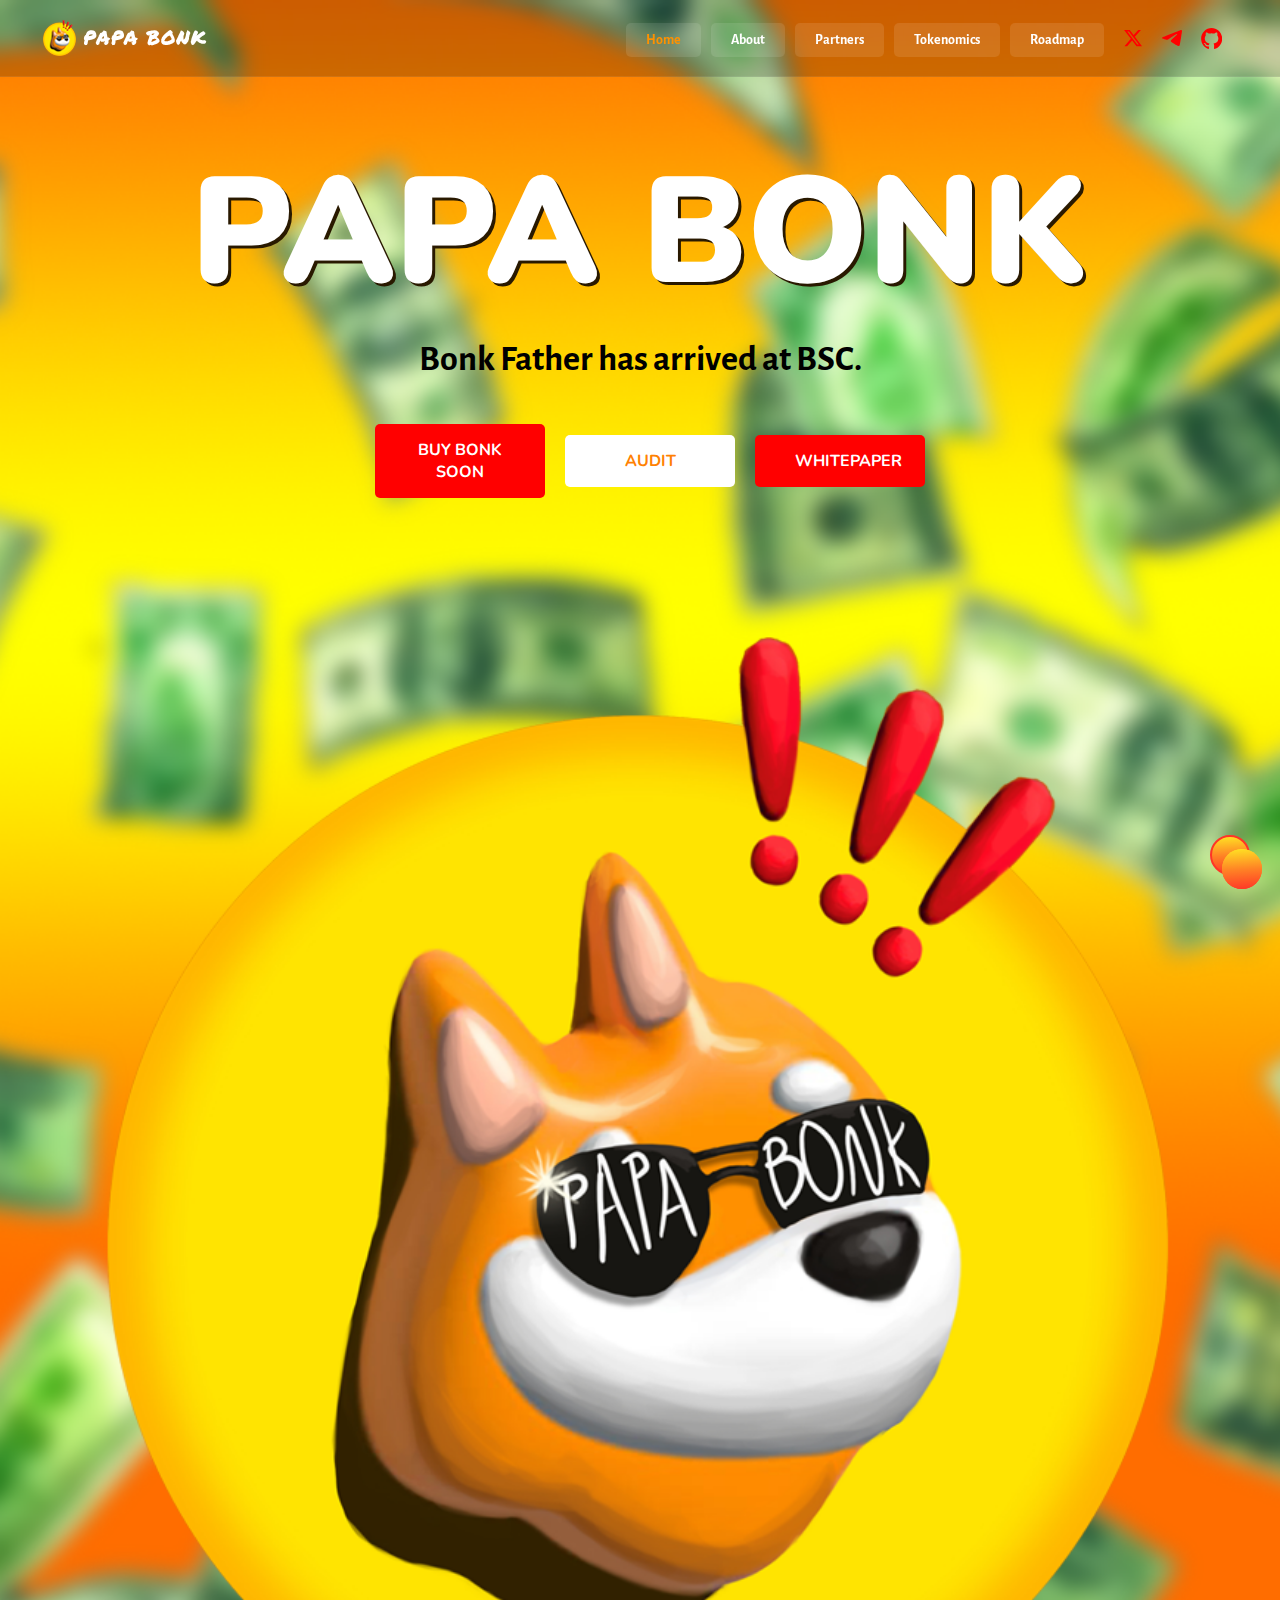
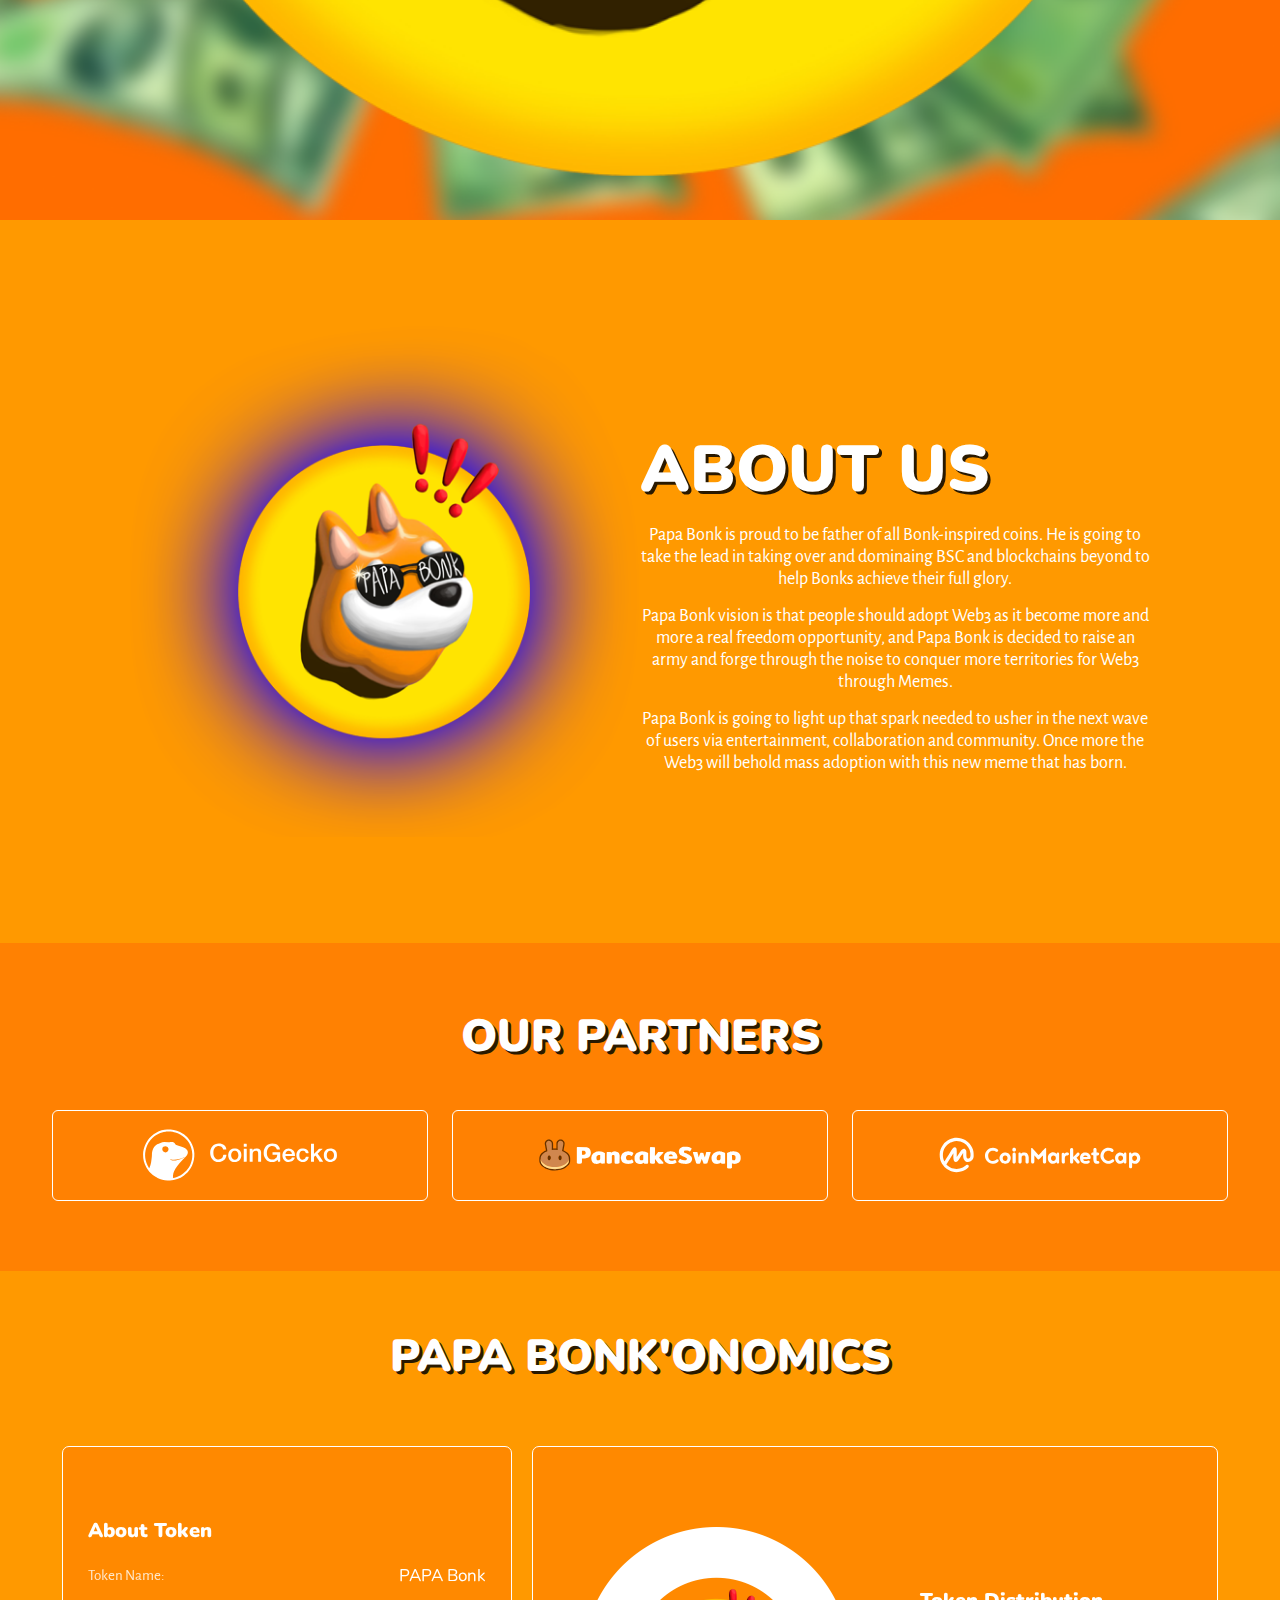
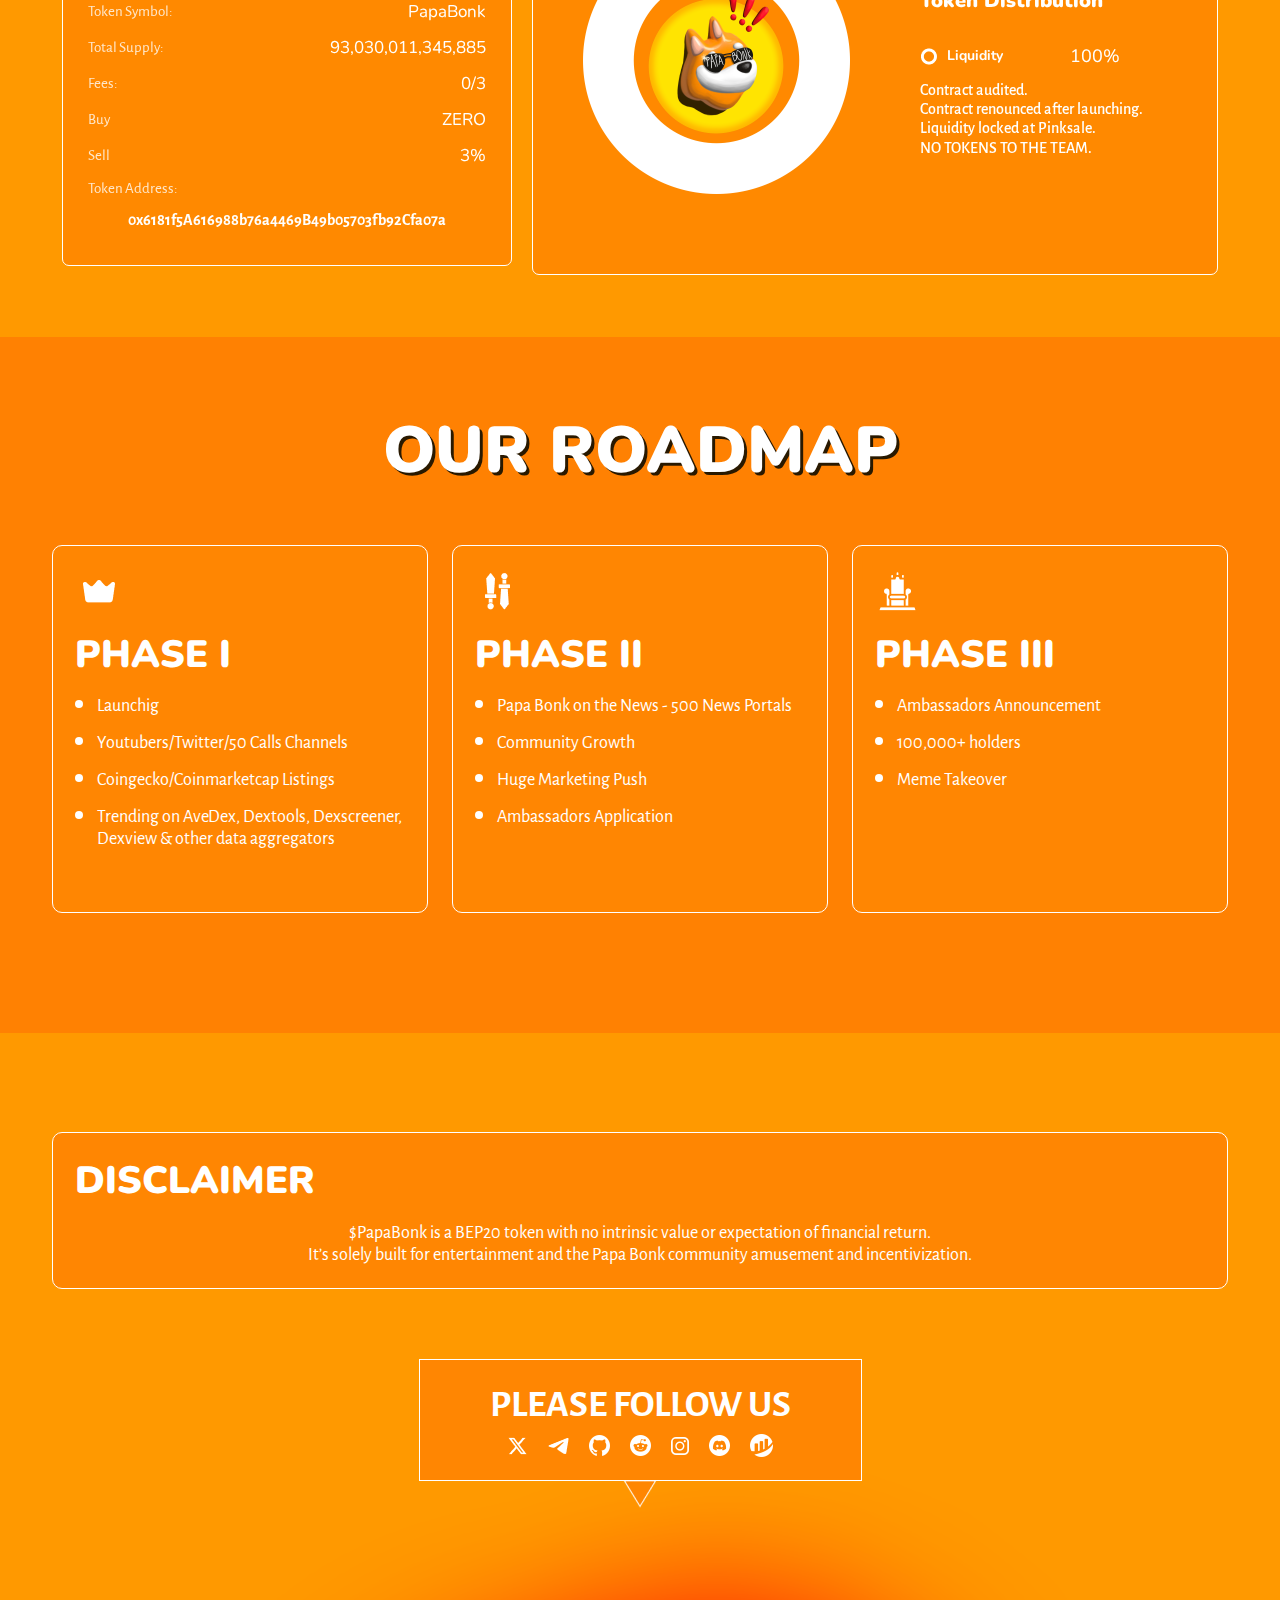
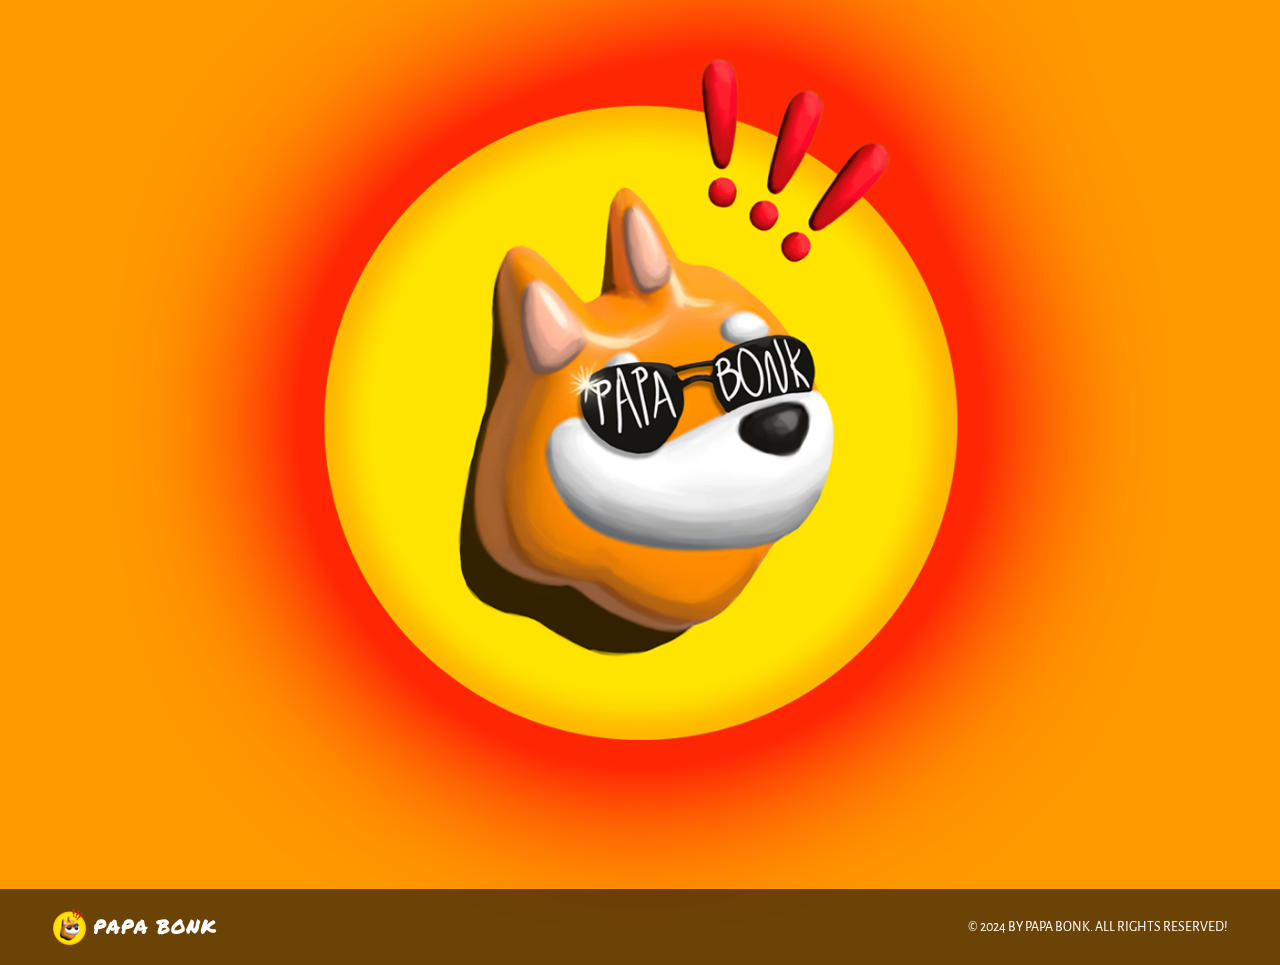
==== commit 9e4a6c4c: "git logo" ====
--- a/index.html
+++ b/index.html
@@ -58,7 +58,7 @@
 						<div class="s-icon">
 							<a href="https://twitter.com/ThePapaBonk"  target="_blank"><img src="img/x.svg" class="img-fluid" alt=""></a>
 							<a href="https://t.me/papabonk"  target="_blank"><img src="img/telegram.svg" class="img-fluid" alt=""></a>
-							<a href="https://github.com/bonkpapa"  target="_blank"><img src="img/pinksell.svg" class="img-fluid" alt=""></a>
+							<a href="https://github.com/bonkpapa"  target="_blank"><img src="img/git.svg" class="img-fluid" alt=""></a>
 						</div>
 					</div>
 					
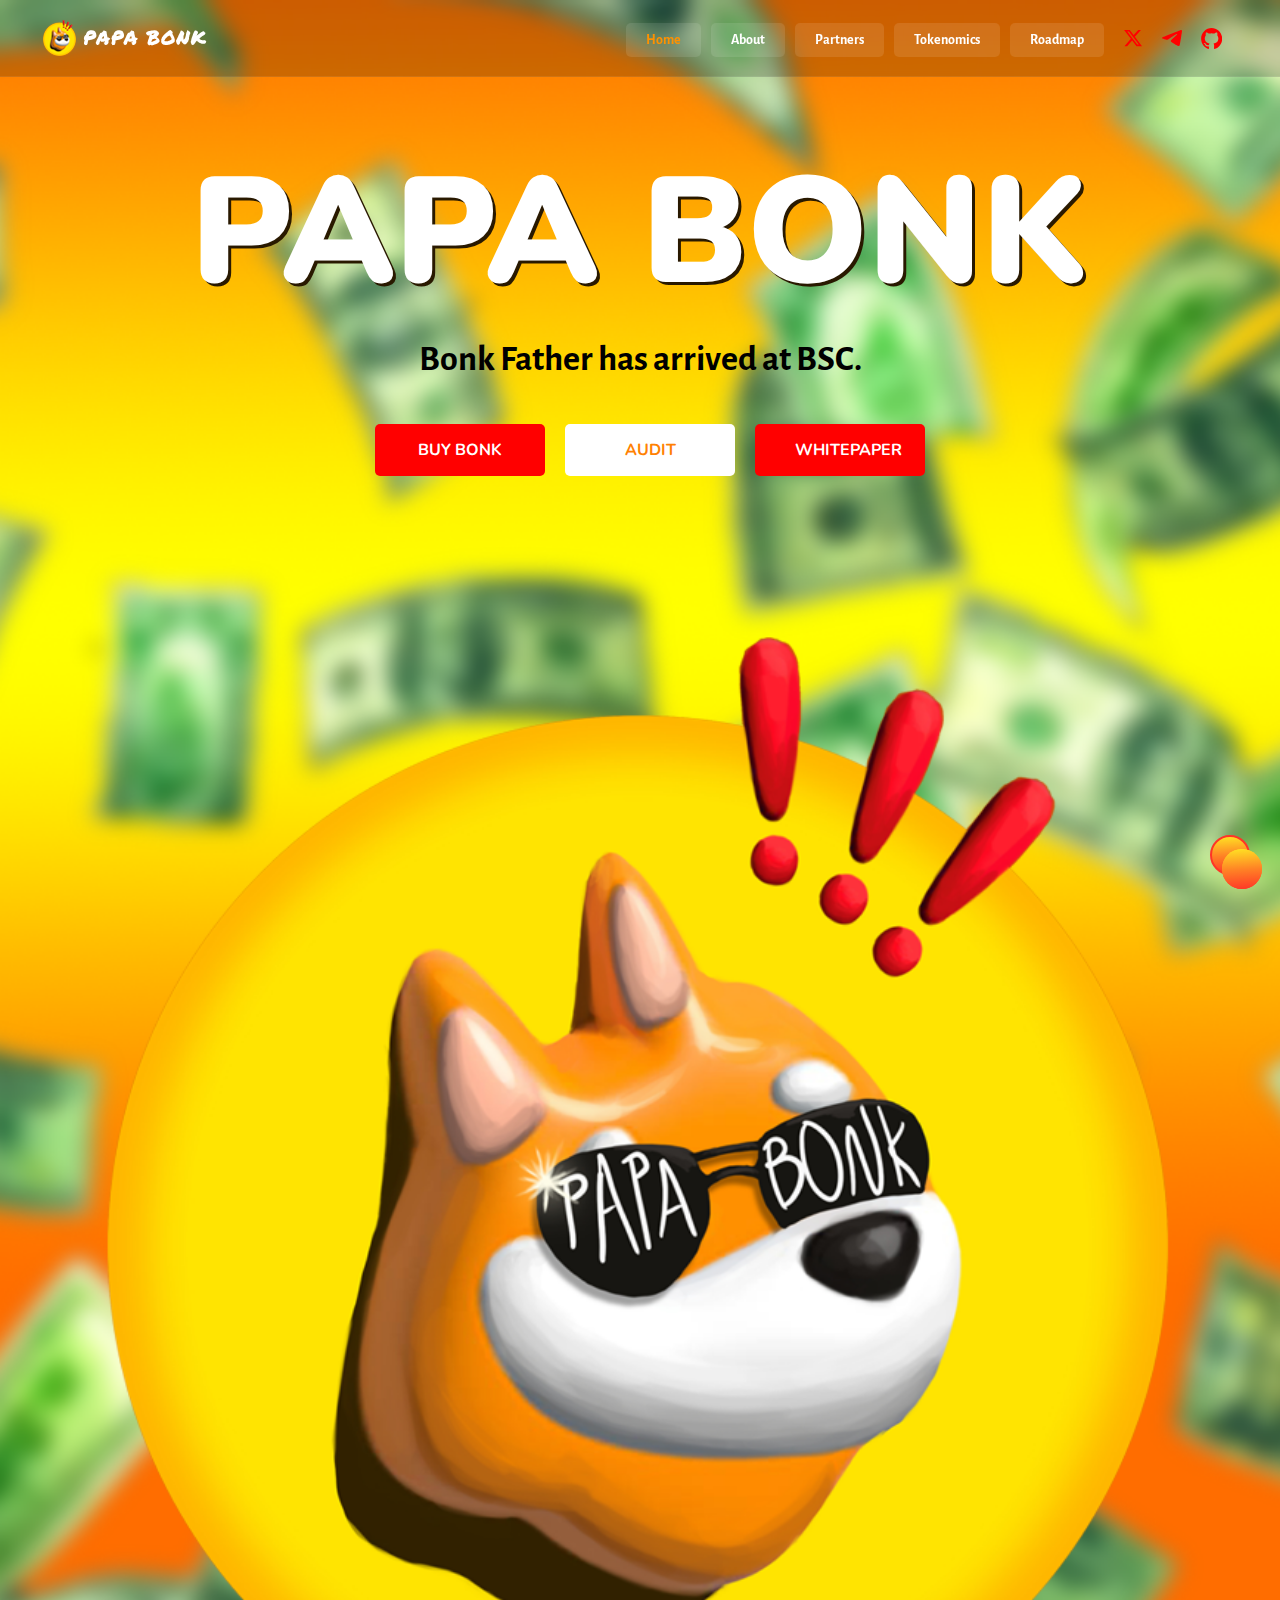
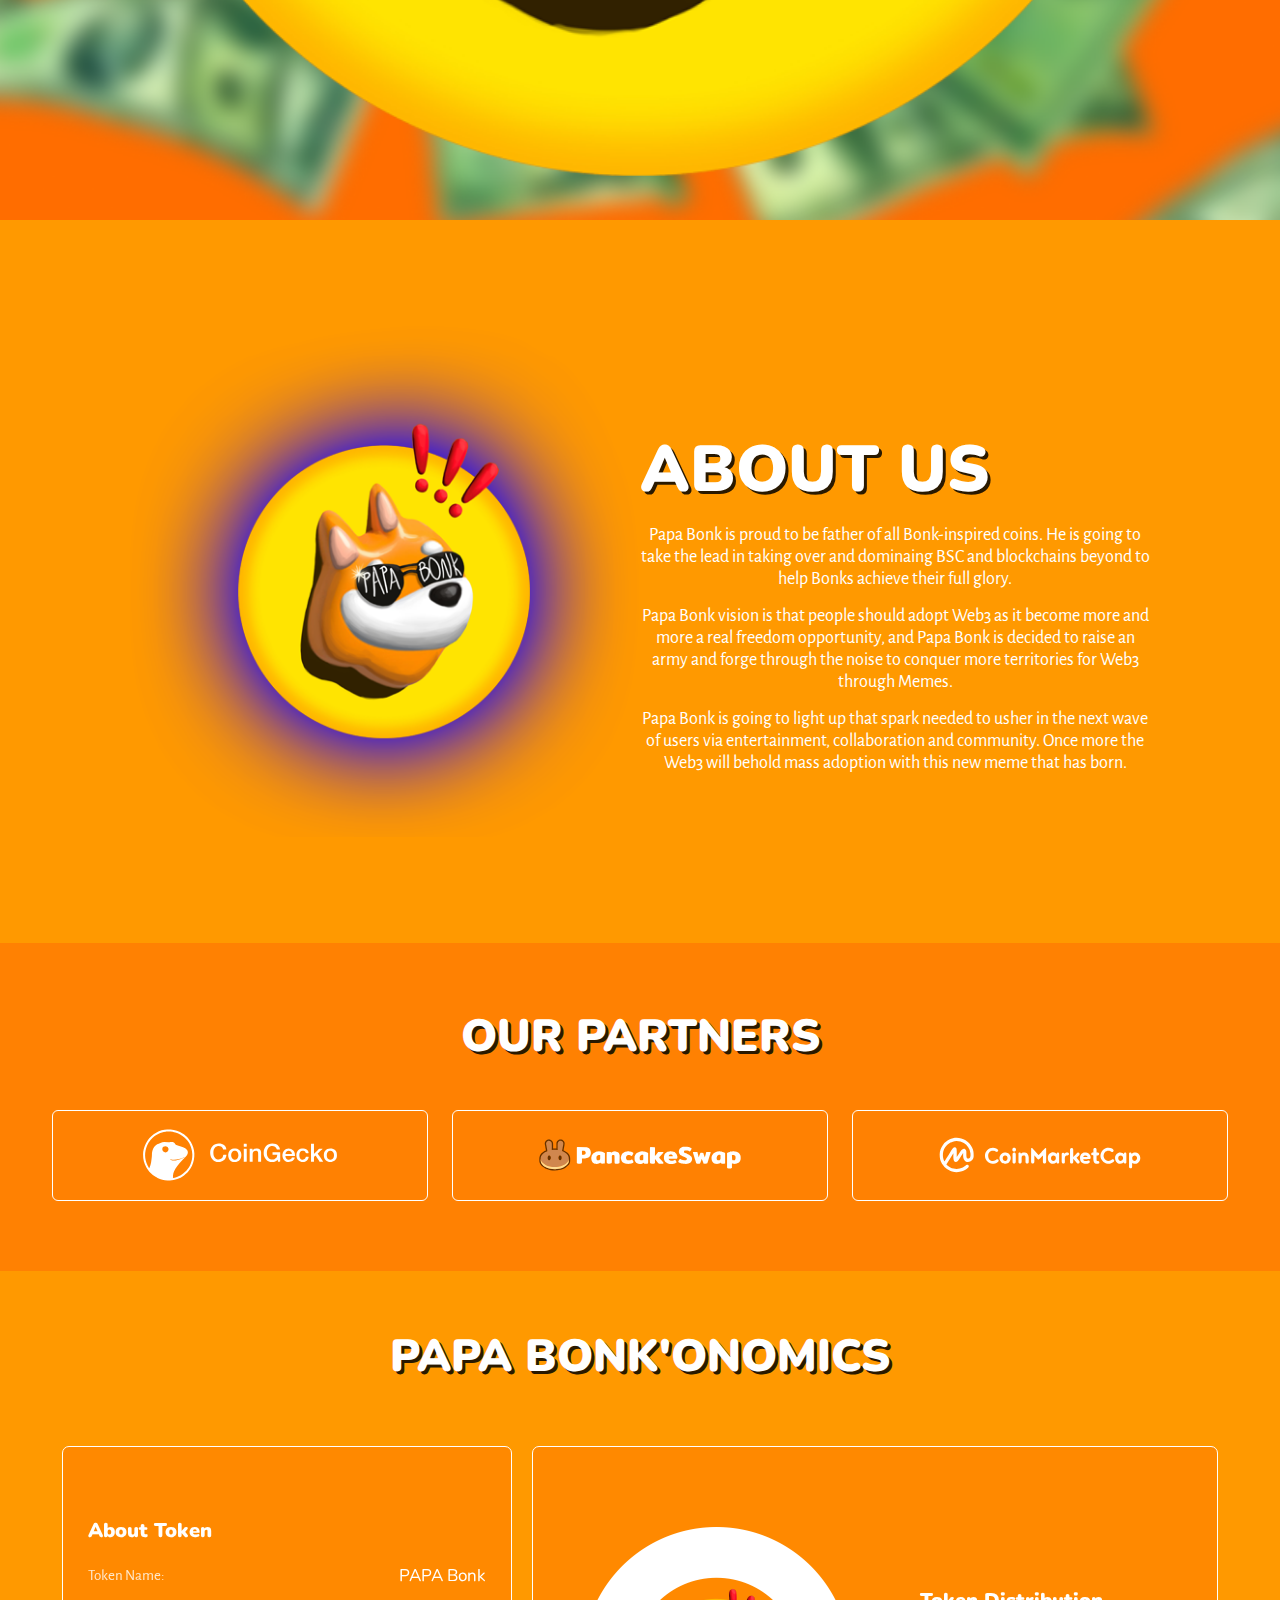
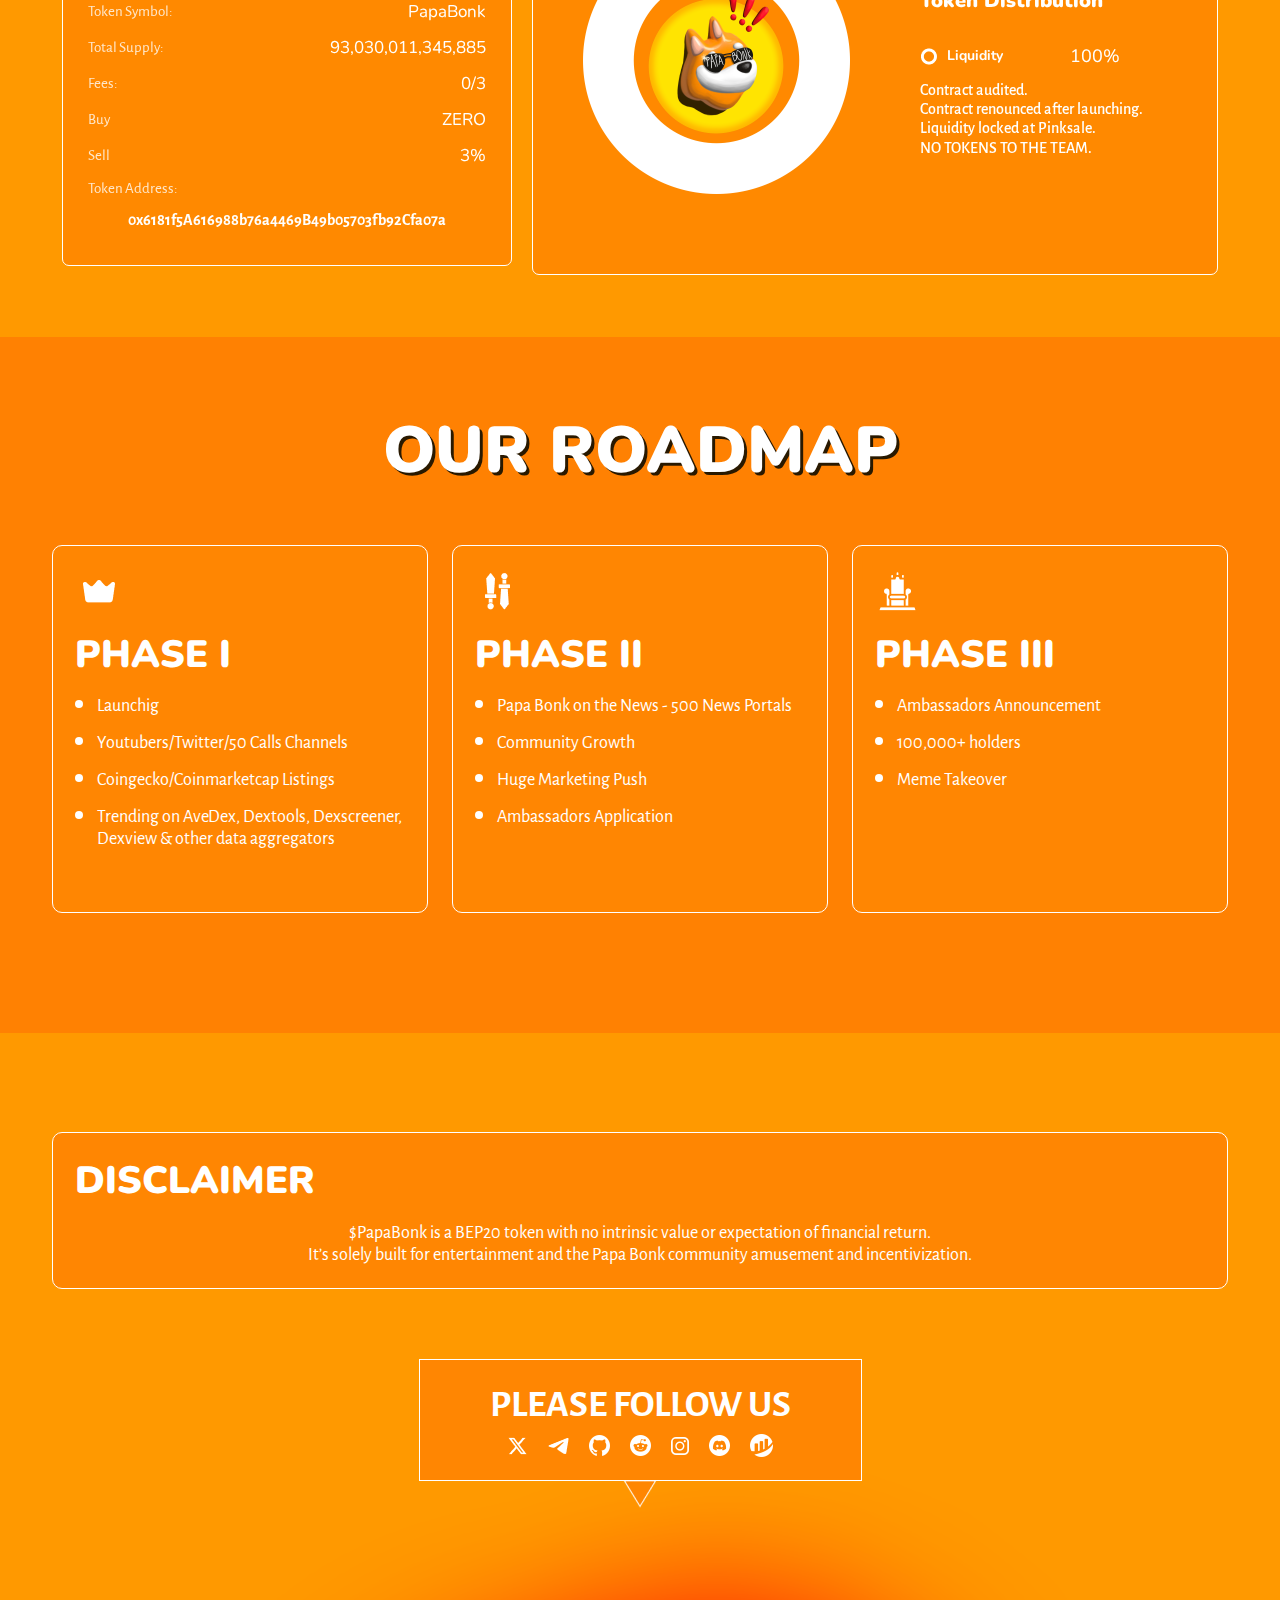
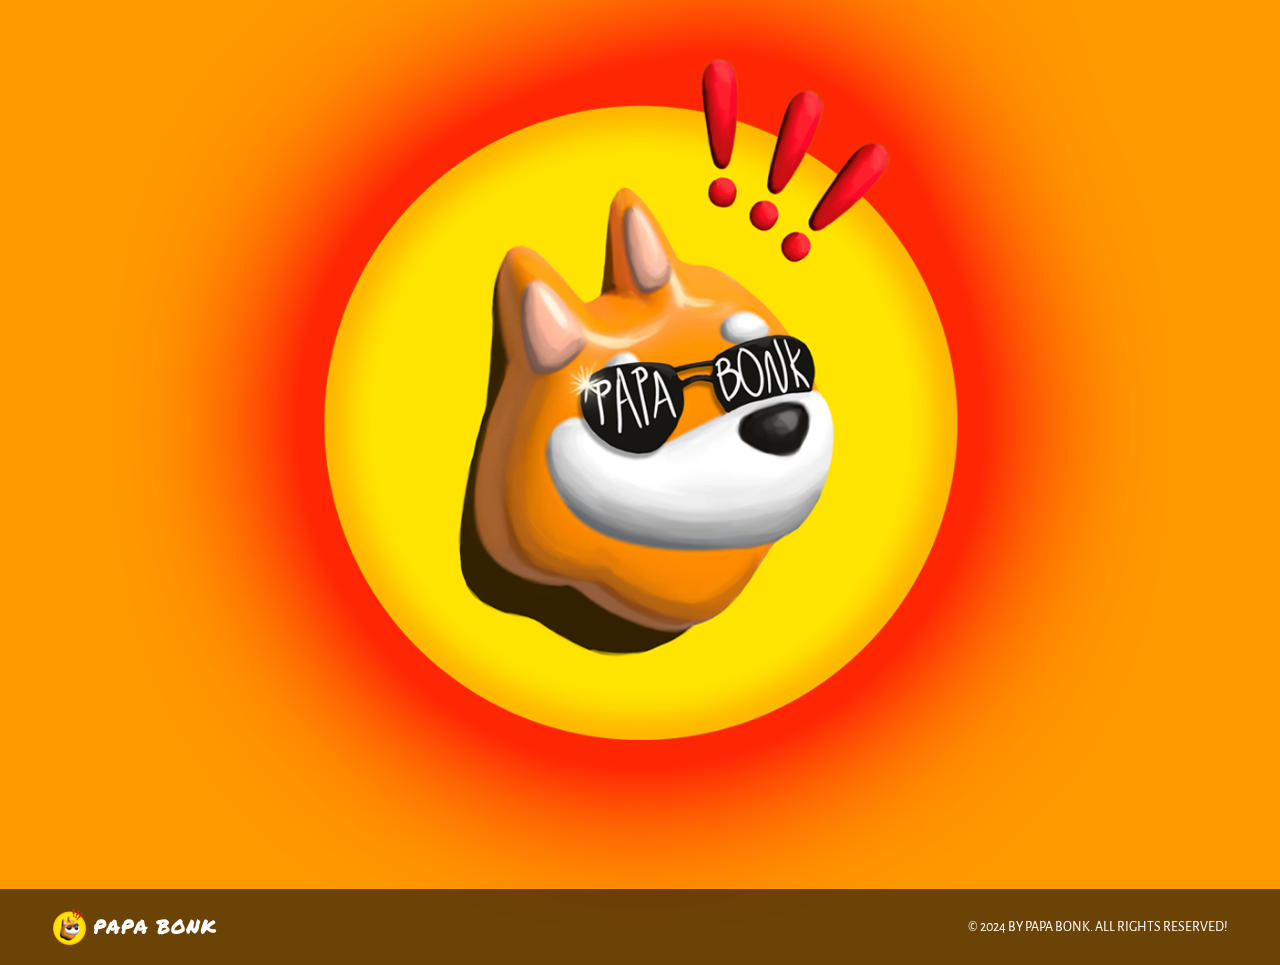
==== commit 9379cdc4: "link updates" ====
--- a/index.html
+++ b/index.html
@@ -68,7 +68,7 @@
 								<ul>
 									<li><a href="https://twitter.com/ThePapaBonk"  target="_blank"><img src="img/x.svg" class="img-fluid" alt=""></a>
 										<a href="https://t.me/papabonk"  target="_blank"><img src="img/telegram.svg" class="img-fluid" alt=""></a>
-										<a href="https://github.com/bonkpapa"  target="_blank"><img src="img/pinksell.svg" class="img-fluid" alt=""></a>
+										<a href="https://github.com/bonkpapa"  target="_blank"><img src="img/git.svg" class="img-fluid" alt=""></a>
 								</ul>
 							</div>
 							<a data-bs-toggle="offcanvas" href="#offcanvasExample" role="button" aria-controls="offcanvasExample">
@@ -109,7 +109,7 @@
 					<h2 data-aos="fade-up">PAPA BONK</h2>
 					<sub data-aos="fade-up">Bonk Father has arrived at BSC.</sub><br><br><br>
 					<ul data-aos="fade-up text-center menu-item d-flex">
-						<li><a href="https://pancakeswap.finance" target="_blank">BUY BONK SOON</a></li>
+						<li><a href="https://www.pinksale.finance/launchpad/bsc/0x2846744A83A342B73f9Ca22052A3c967246a3332" target="_blank">BUY BONK</a></li>
 						<li><a href="https://blocksafu.com/audit/0x6181f5A616988b76a4469B49b05703fb92Cfa07a"  target="_blank" class="s2ndss">Audit</a></li>
 						<li><a href="pdf/WHITEPAPER.pdf"  target="_blank" class="s2ndss">Whitepaper</a></li>
 						<!--<li><a href="https://app.analytixaudit.com/king-bonk" class="s2ndss">audit</a></li>-->
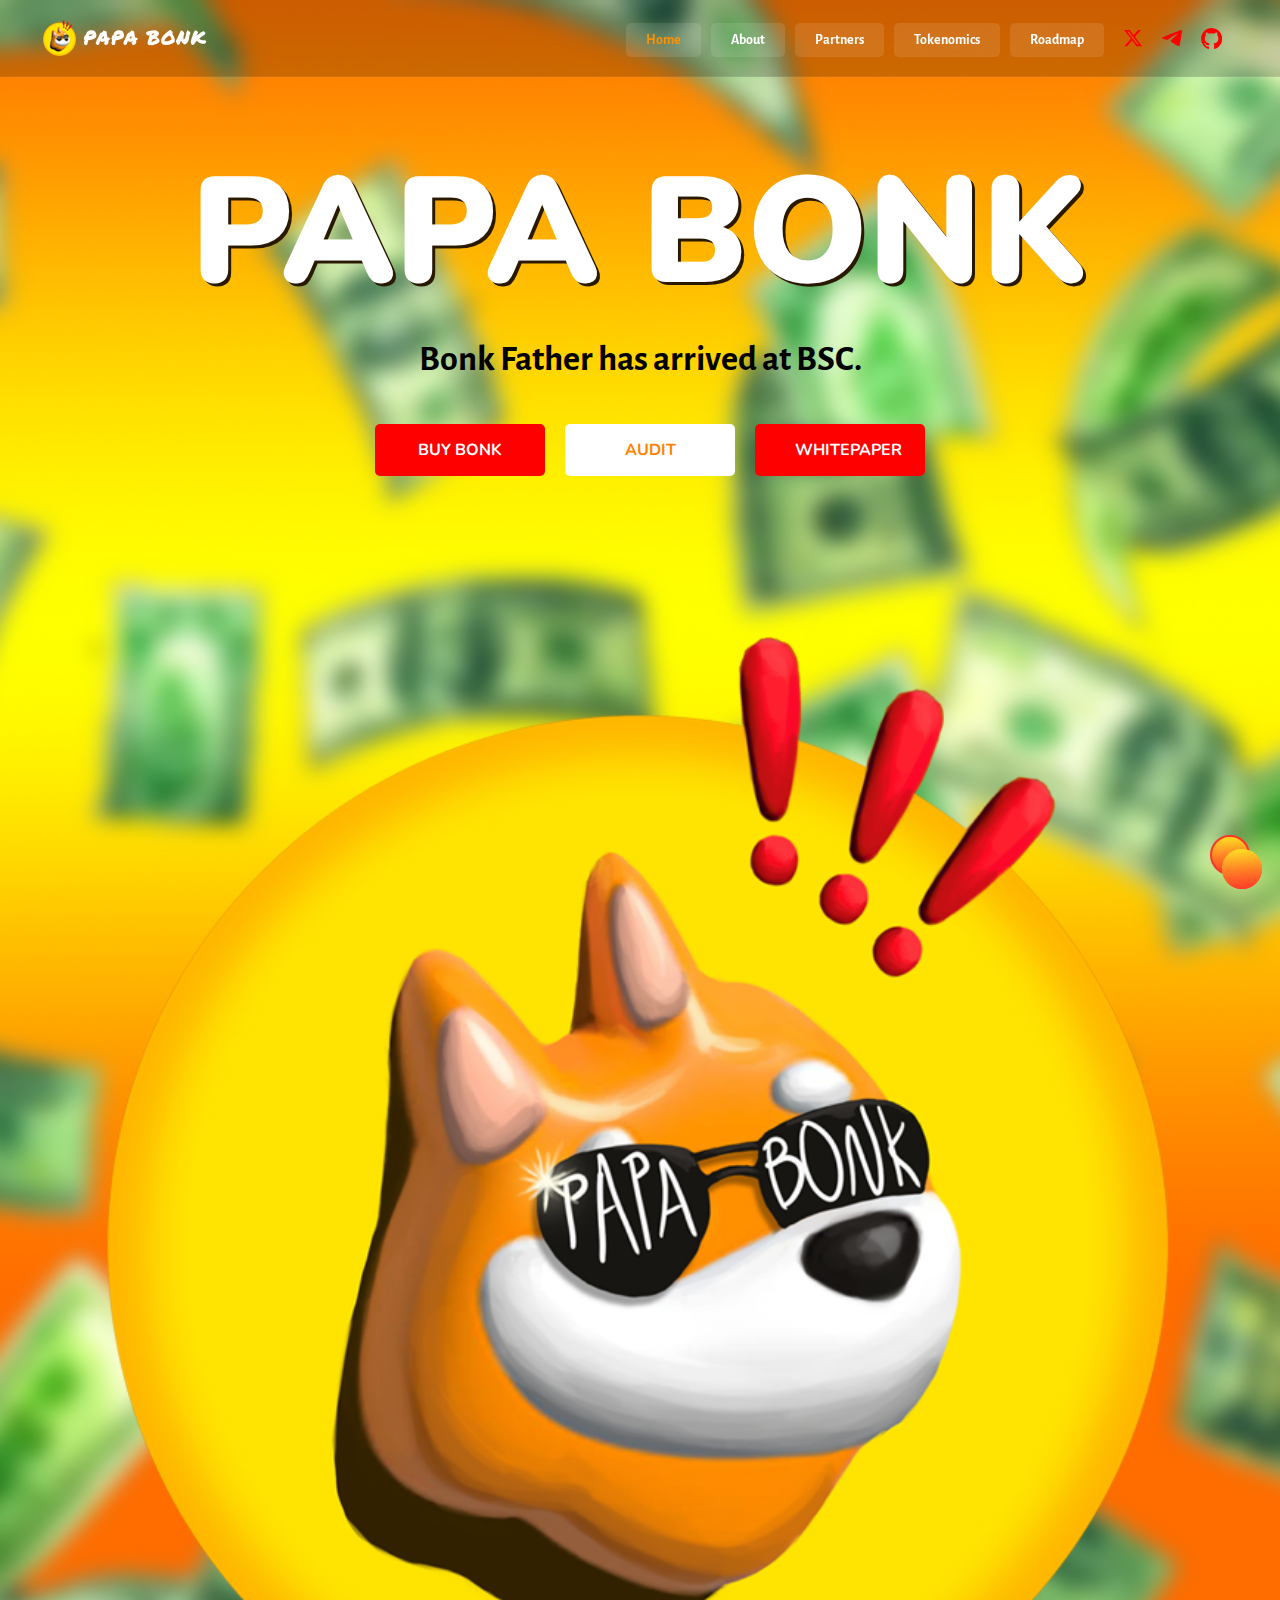
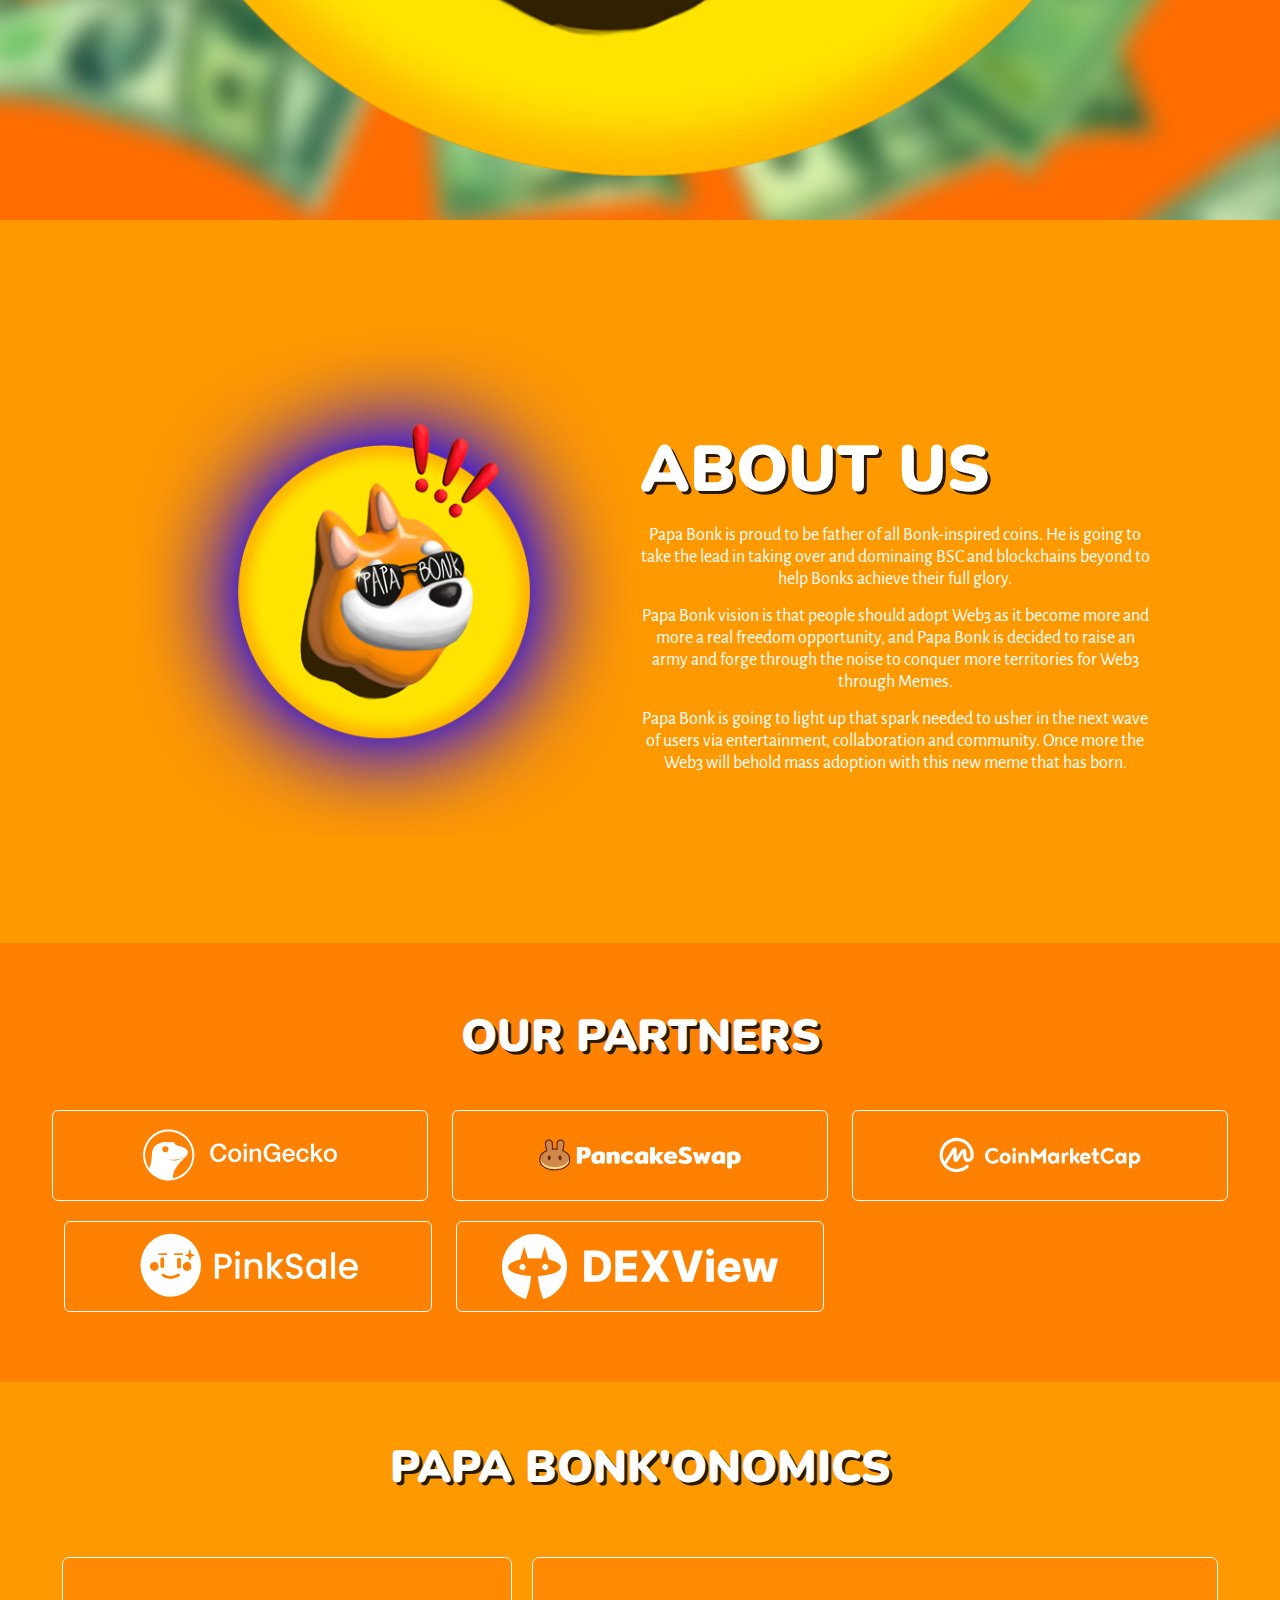
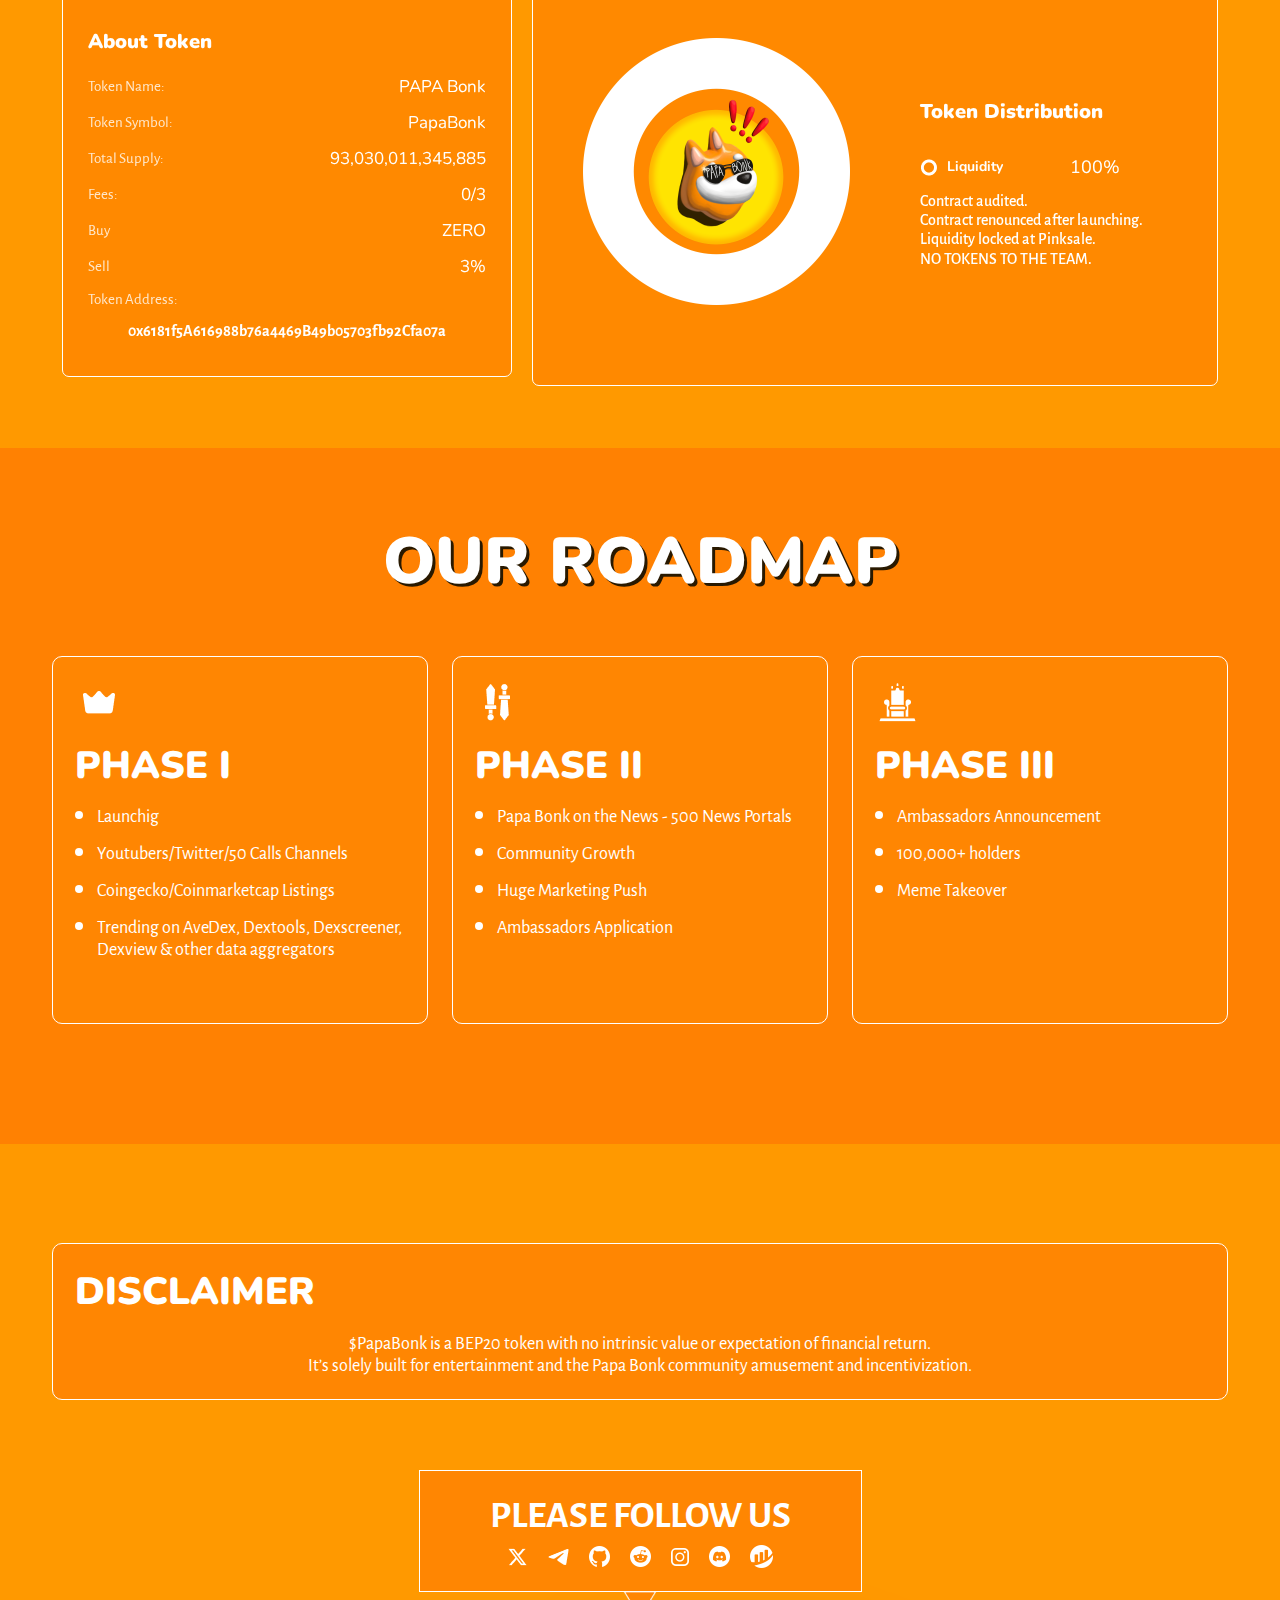
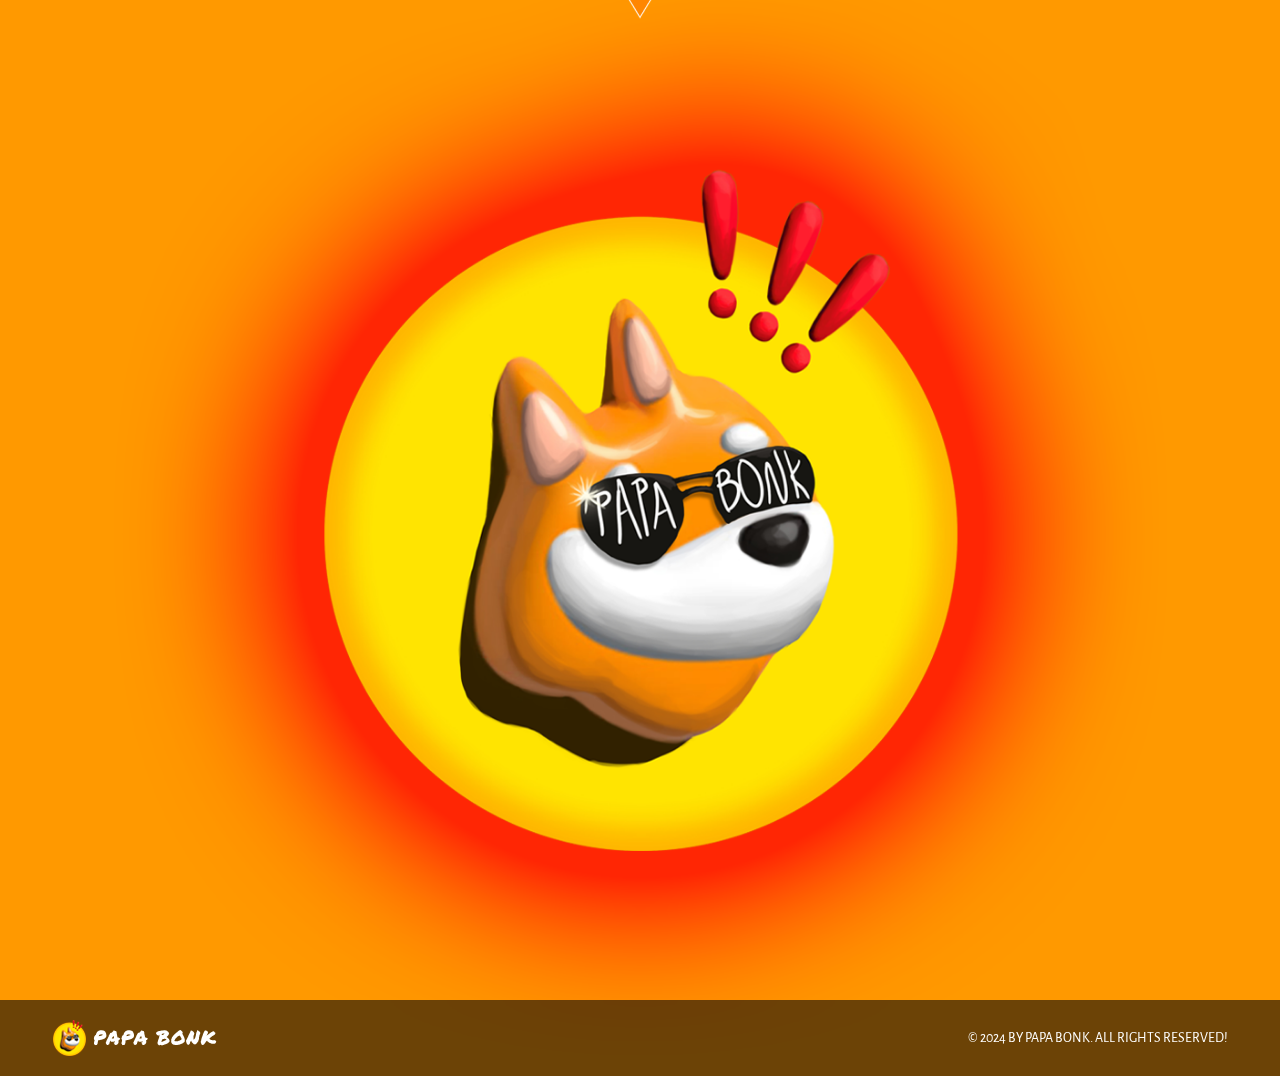
==== commit 3470f829: "partners" ====
--- a/index.html
+++ b/index.html
@@ -109,7 +109,7 @@
 					<h2 data-aos="fade-up">PAPA BONK</h2>
 					<sub data-aos="fade-up">Bonk Father has arrived at BSC.</sub><br><br><br>
 					<ul data-aos="fade-up text-center menu-item d-flex">
-						<li><a href="https://www.pinksale.finance/launchpad/bsc/0x2846744A83A342B73f9Ca22052A3c967246a3332" target="_blank">BUY BONK</a></li>
+						<li><a href="https://www.pinksale.finance/launchpad/bsc/0xD92DB00d784812cBf8CCE3bb8420A2596cE16Bf6" target="_blank">BUY BONK</a></li>
 						<li><a href="https://blocksafu.com/audit/0x6181f5A616988b76a4469B49b05703fb92Cfa07a"  target="_blank" class="s2ndss">Audit</a></li>
 						<li><a href="pdf/WHITEPAPER.pdf"  target="_blank" class="s2ndss">Whitepaper</a></li>
 						<!--<li><a href="https://app.analytixaudit.com/king-bonk" class="s2ndss">audit</a></li>-->
@@ -166,6 +166,19 @@
 					<div class="col-md-4 col-lg-4">
 						<div data-aos="zoom-in-up" class="partners-items">
 							<a href="#"><img src="img/cmc.svg" class="img-fluid" alt=""></a>
+						</div>
+					</div>
+				</div>
+				<div class="container">
+					<div class="row">
+					<div class="col-md-4 col-lg-4">
+						<div data-aos="zoom-in-up" class="partners-items">
+							<a href="https://www.pinksale.finance/"><img src="img/pinksale.svg" class="img-fluid" alt=""></a>
+						</div>
+					</div>
+					<div class="col-md-4 col-lg-4">
+						<div data-aos="zoom-in-up" class="partners-items">
+							<a href="https://www.dexview.com/"><img src="img/dexview.svg" class="img-fluid" alt=""></a>
 						</div>
 					</div>
 				</div>
